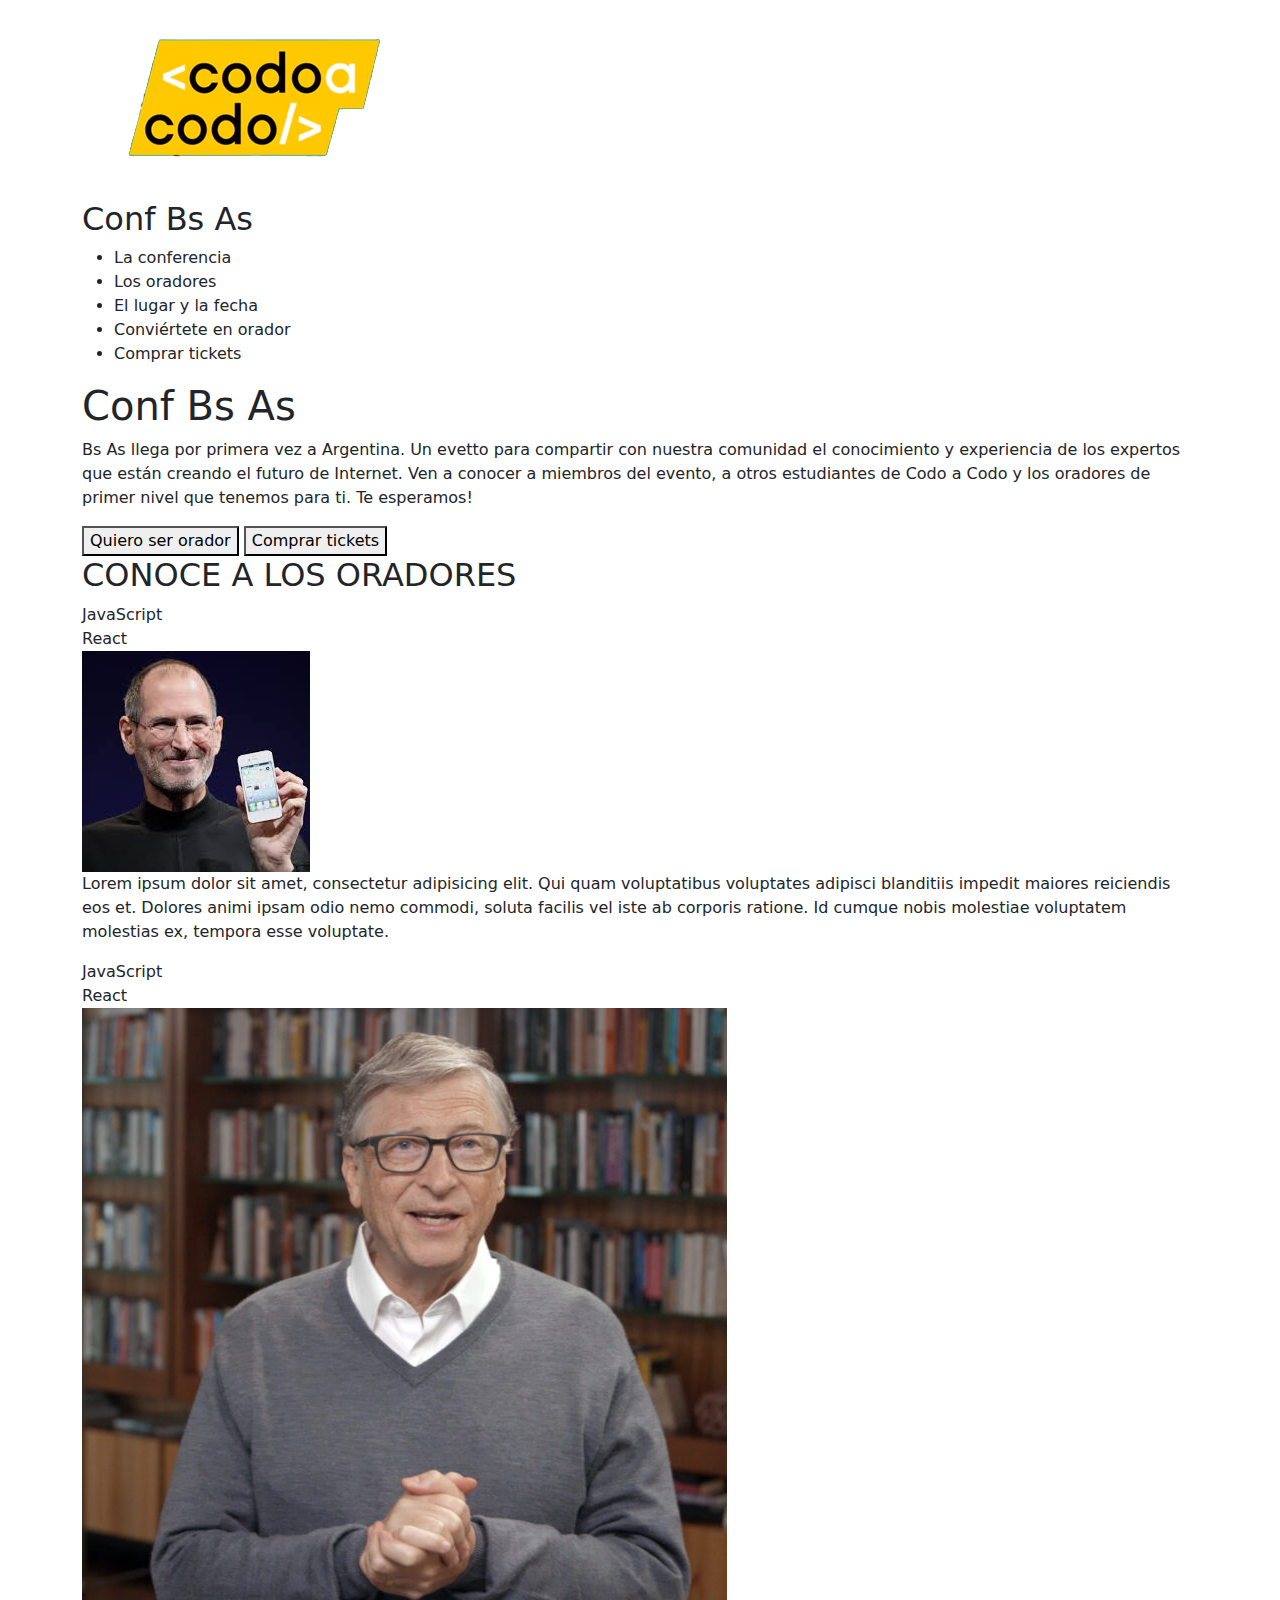
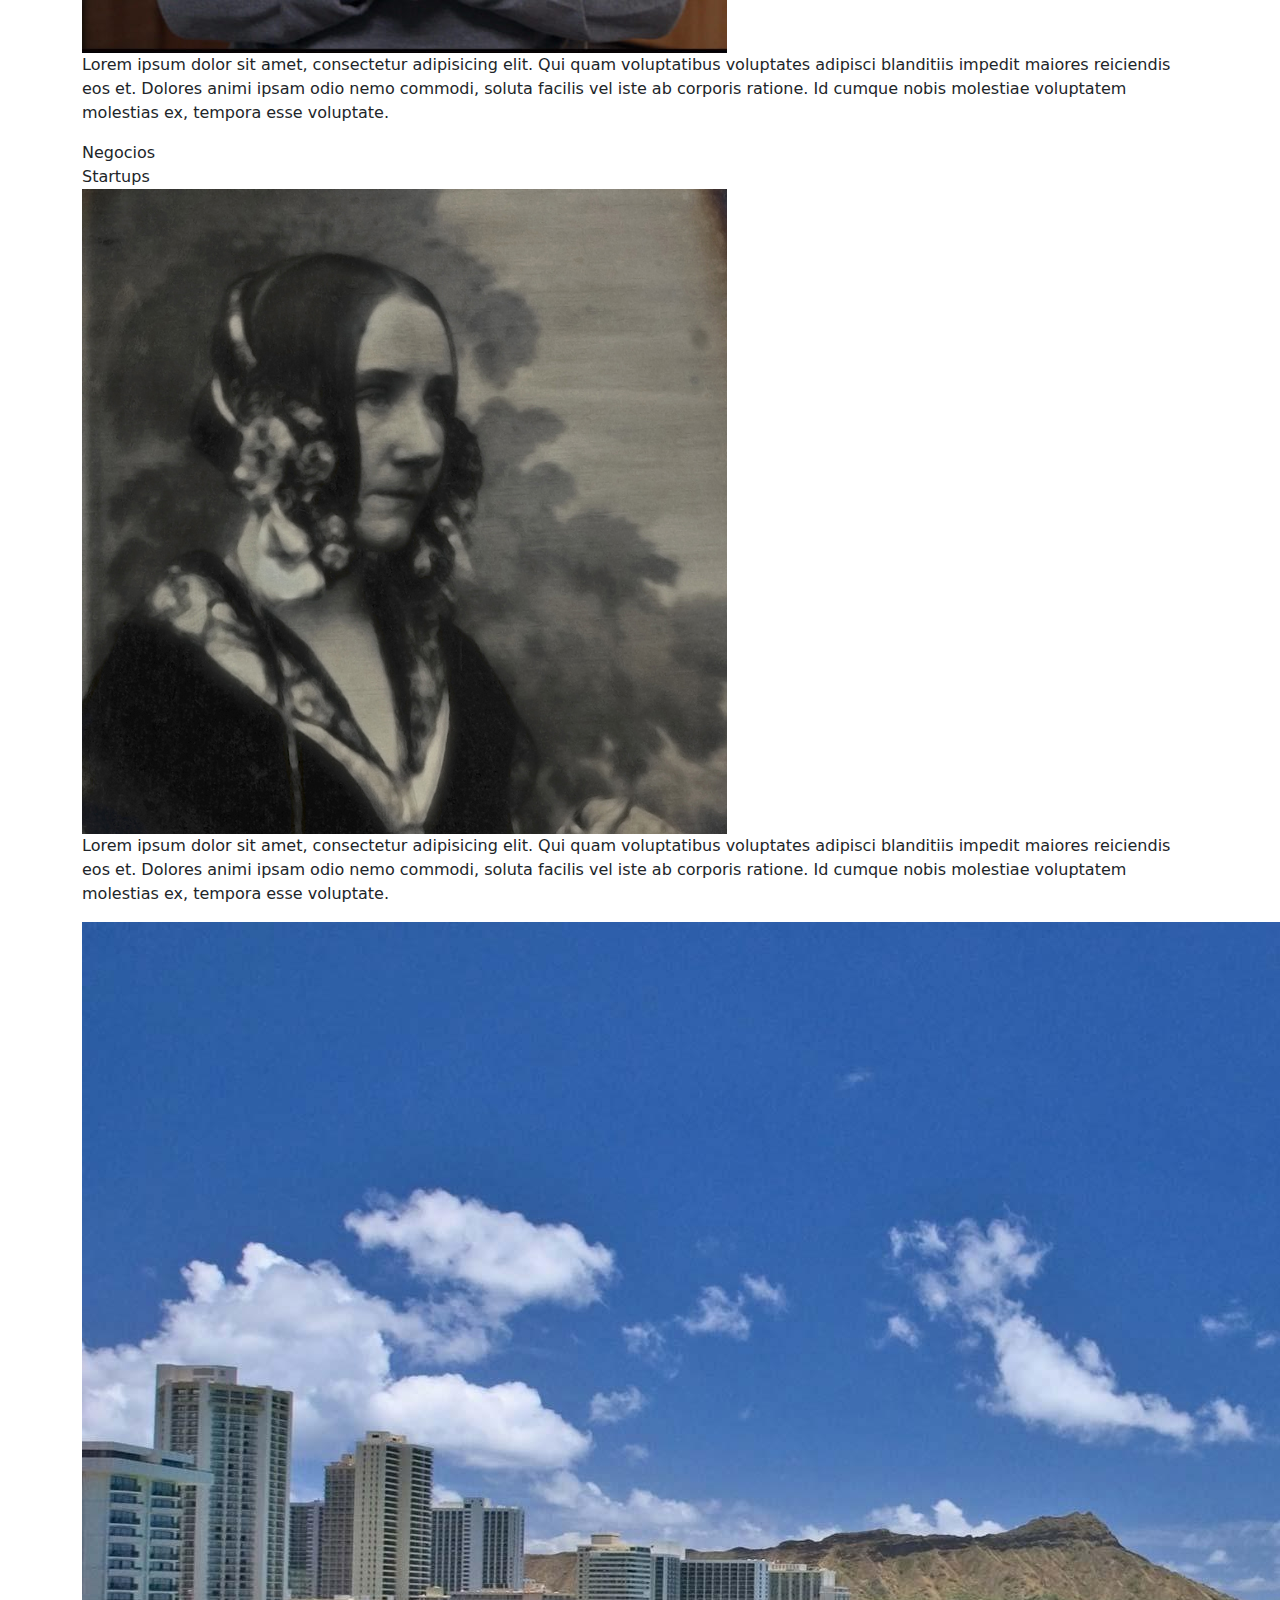
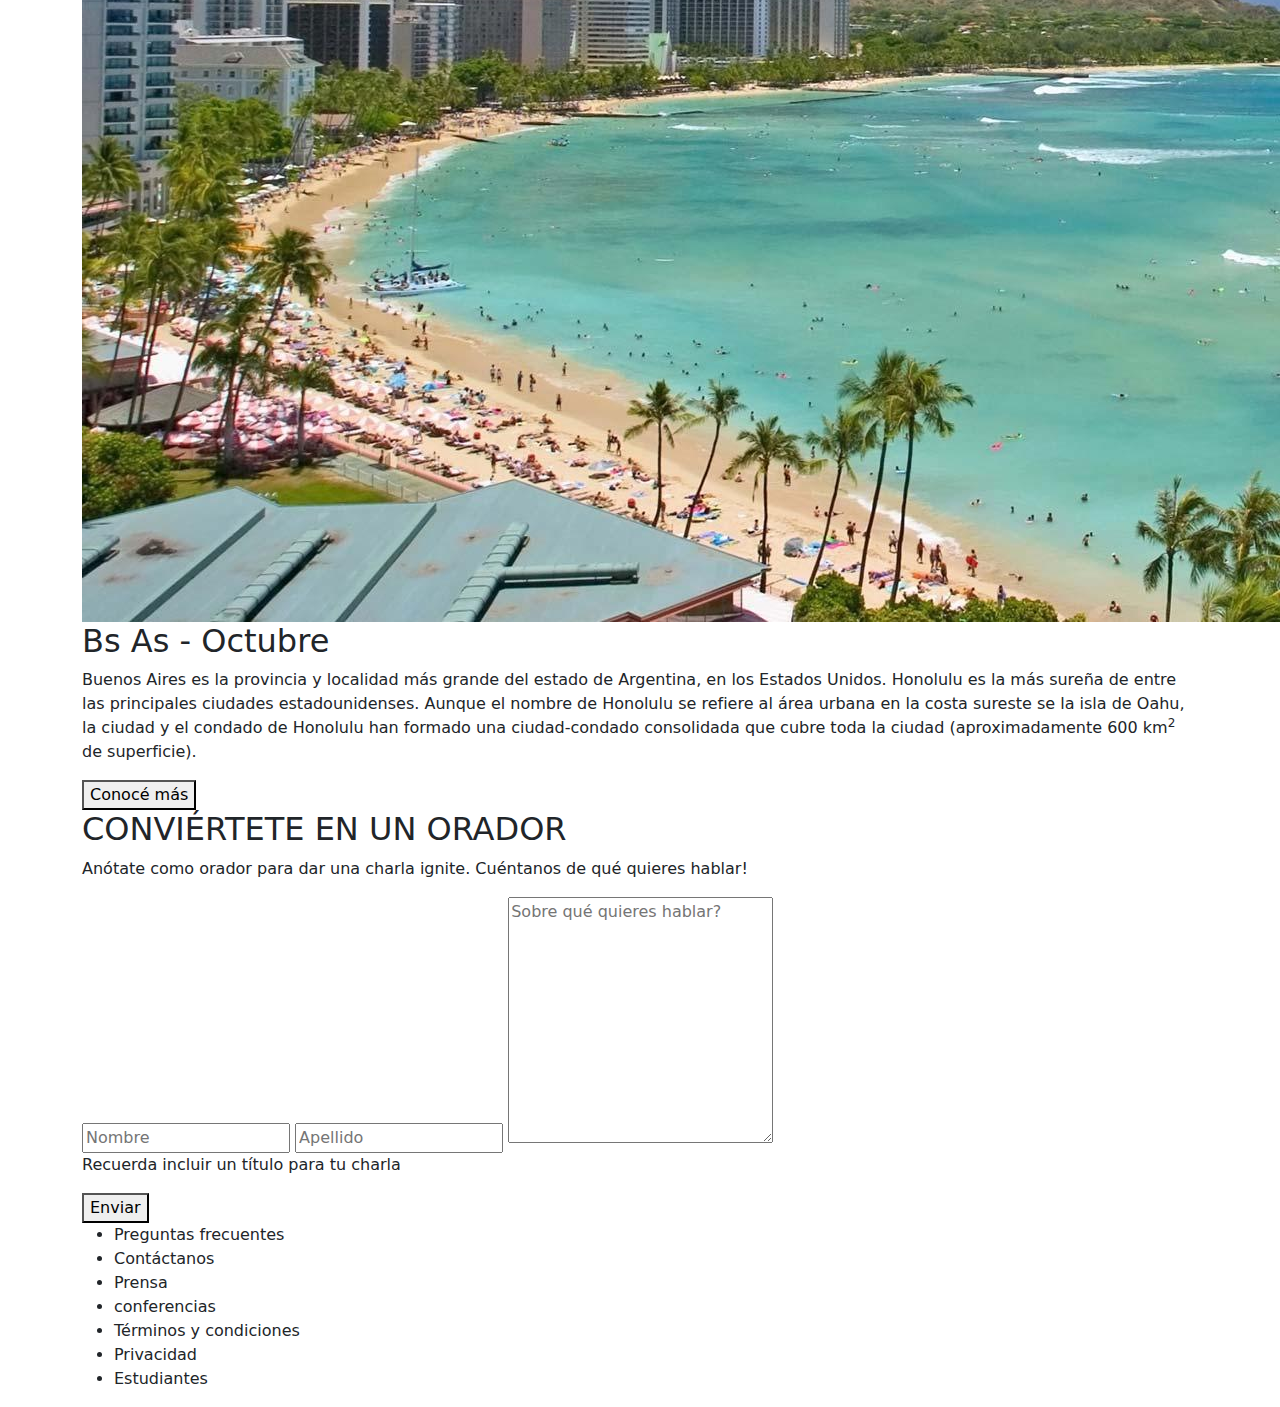
==== index.html @ ce18cb81 "Primer subida de archivos" ====
<!DOCTYPE html>
<html lang="es">
<head>
    <meta charset="UTF-8">
    <meta http-equiv="X-UA-Compatible" content="IE=edge">
    <meta name="viewport" content="width=device-width, initial-scale=1.0">
    <title>Conferencia Bs As</title>
    <link rel="shortcut icon" href="./images/codoacodo.png" type="image/x-icon">
    <!-- CSS -->
    <link rel="stylesheet" href="style.css">
    <link rel="stylesheet" href="bootstrap.min.css">
</head>
<body>
    <nav class="container">
        <div class="nav-logo">
            <img src="./images/codoacodo.png" alt="logo codo a codo">
            <h2>Conf Bs As</h2>
        </div>
        <div class="nav-menu">
            <ul>
                <li>La conferencia</li>
                <li>Los oradores</li>
                <li>El lugar y la fecha</li>
                <li>Conviértete en orador</li>
                <li>Comprar tickets</li>
            </ul>
        </div>
    </nav>
    <main class="container">
        <h1>Conf Bs As</h1>
        <p>Bs As llega por primera vez a Argentina. Un evetto para compartir con nuestra comunidad el conocimiento y experiencia de los expertos que están creando el futuro de Internet. Ven a conocer a miembros del evento, a otros estudiantes de Codo a Codo y los oradores de primer nivel que tenemos para ti. Te esperamos!</p>
        <button>Quiero ser orador</button>
        <button>Comprar tickets</button>
    </main>
    <article class="container">
        <h2>CONOCE A LOS ORADORES</h2>
        <section>
            <div class="tag">JavaScript</div>
            <div class="tag">React</div>
            <img src="./images/steve.jpg" alt="Steve Jobs">
            <p>Lorem ipsum dolor sit amet, consectetur adipisicing elit. Qui quam voluptatibus voluptates adipisci blanditiis impedit maiores reiciendis eos et. Dolores animi ipsam odio nemo commodi, soluta facilis vel iste ab corporis ratione. Id cumque nobis molestiae voluptatem molestias ex, tempora esse voluptate.
            </p>
        </section>
        <section>
            <div class="tag">JavaScript</div>
            <div class="tag">React</div>
            <img src="./images/bill.jpg" alt="Bill Gates">
            <p>Lorem ipsum dolor sit amet, consectetur adipisicing elit. Qui quam voluptatibus voluptates adipisci blanditiis impedit maiores reiciendis eos et. Dolores animi ipsam odio nemo commodi, soluta facilis vel iste ab corporis ratione. Id cumque nobis molestiae voluptatem molestias ex, tempora esse voluptate.
            </p>
        </section>
        <section>
            <div class="tag">Negocios</div>
            <div class="tag">Startups</div>
            <img src="./images/ada.jpeg" alt="Ada Lovelace">
            <p>Lorem ipsum dolor sit amet, consectetur adipisicing elit. Qui quam voluptatibus voluptates adipisci blanditiis impedit maiores reiciendis eos et. Dolores animi ipsam odio nemo commodi, soluta facilis vel iste ab corporis ratione. Id cumque nobis molestiae voluptatem molestias ex, tempora esse voluptate.
            </p>
        </section>
    </article>
    <article class="container">
        <img src="./images/honolulu.jpg" alt="imagen playa">
        <section>
            <h2>Bs As - Octubre</h2>
            <p>Buenos Aires es la provincia y localidad más grande del estado de Argentina, en los Estados Unidos. Honolulu es la más sureña de entre las principales ciudades estadounidenses. Aunque el nombre de Honolulu se refiere al área urbana en la costa sureste se la isla de Oahu, la ciudad y el condado de Honolulu han formado una ciudad-condado consolidada que cubre toda la ciudad (aproximadamente 600 km<sup>2</sup> de superficie).</p>
            <button>Conocé más</button>
        </section>
    </article>
    <div class="contact_form container">
        <h2>CONVIÉRTETE EN UN ORADOR</h2>
        <p>Anótate como orador para dar una <span>charla ignite</span>. Cuéntanos de qué quieres hablar!</p>
        <form >
            <input type="text" name="name" placeholder="Nombre">
            <input type="text" name="surname" placeholder="Apellido">
            <textarea name="comment" cols="30" rows="10" placeholder="Sobre qué quieres hablar?"></textarea>
            <p>Recuerda incluir un título para tu charla</p>
            <button type="submit">Enviar</button>
        </form>
    </div class="contact_form">
    <footer class="container">
        <ul>
            <li>Preguntas frecuentes</li>
            <li>Contáctanos</li>
            <li>Prensa</li>
            <li>conferencias</li>
            <li>Términos y condiciones</li>
            <li>Privacidad</li>
            <li>Estudiantes</li>
        </ul>
    </footer>
    <script src="./bootstrap.bundle.min.js"></script>
</body>
</html>
---- style.css ----
@import url('https://fonts.googleapis.com/css2?family=Roboto:wght@100;300;400;500;700;900&display=swap');

:root{
    --color-green: #29A744;
    --color-light-green: #96C93E;
    --color-dark--green: #348E48;
    --color-grey: #353A40;
    --color-light-grey: #9A8D7A;
    --color-blue: #1D465C;
    --color-white: #FFFFF3;
    --color-yellow: #FEC106;
    --color-cyan: #17A2B9;
    --color-red: #DC3546;
}

body{
    font-family: 'Roboto', sans-serif;
}

.texto-blanco{
    color: var(--color-white);
}
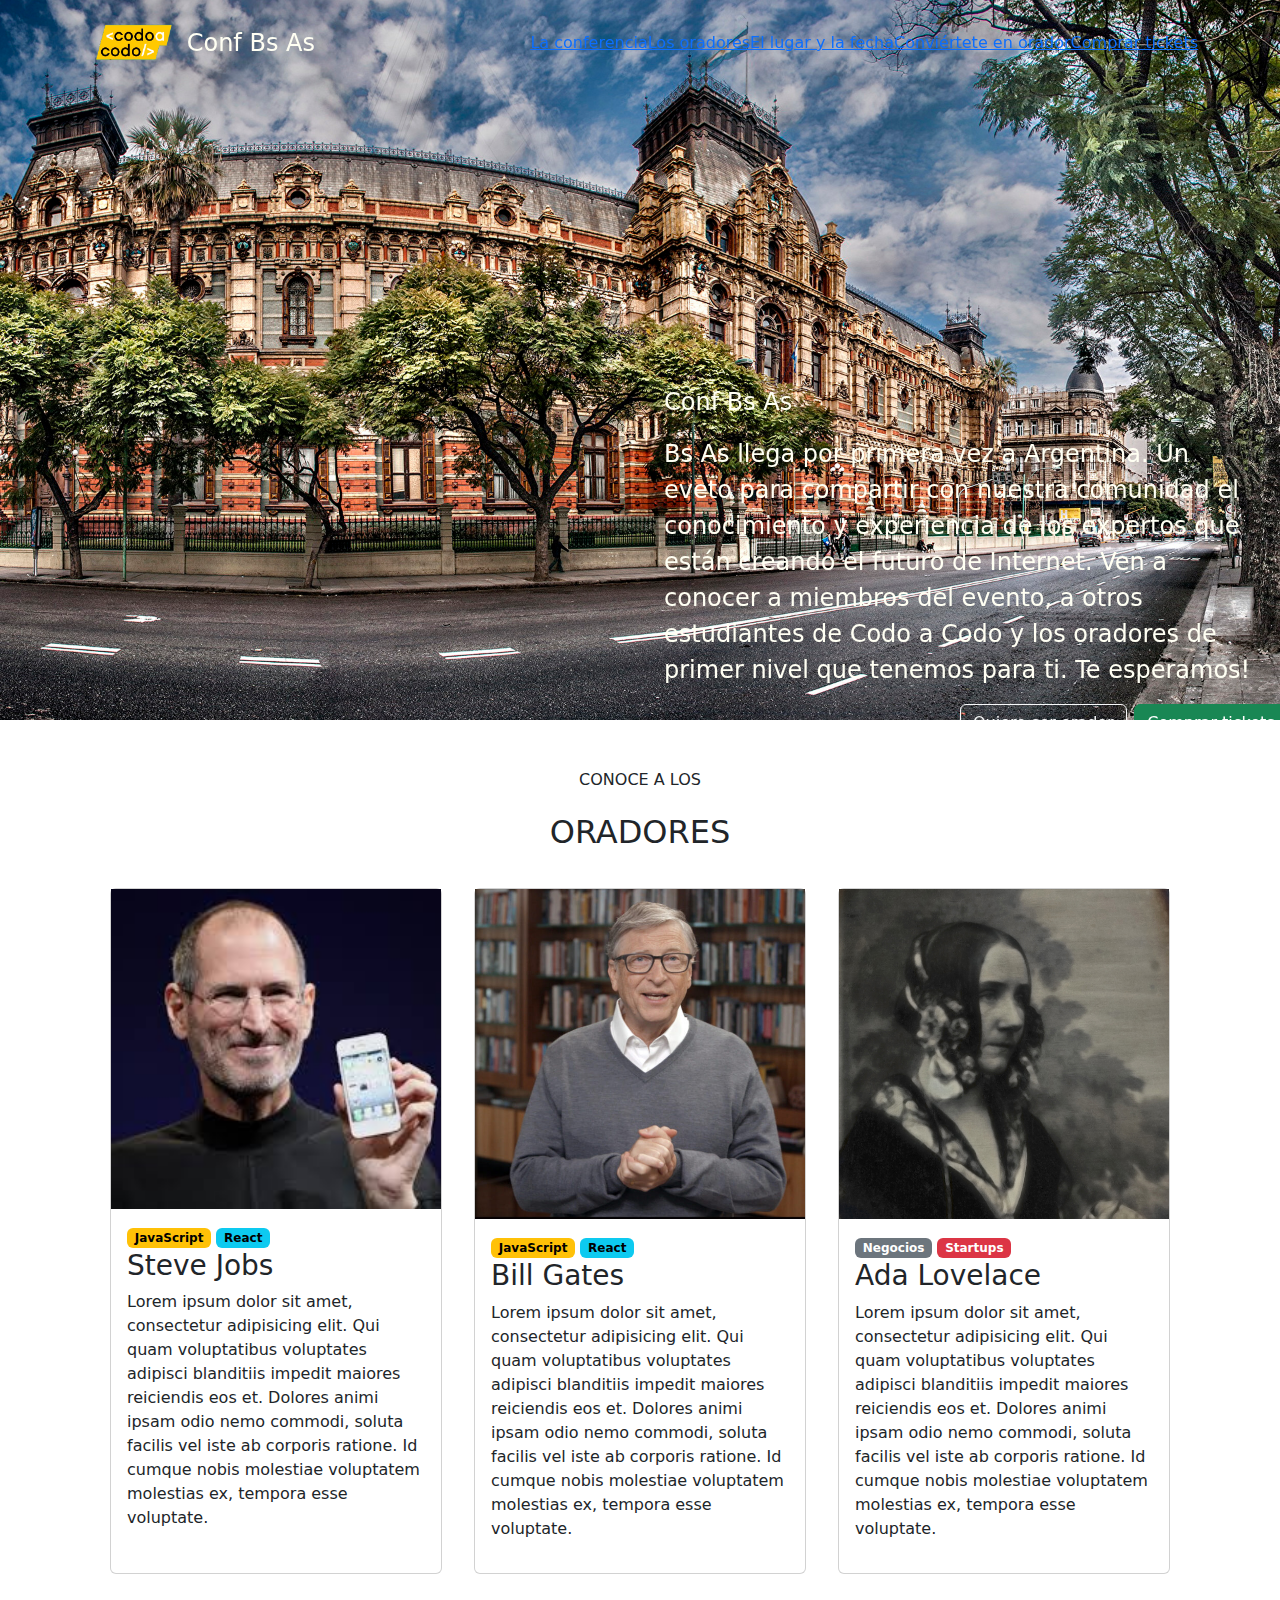
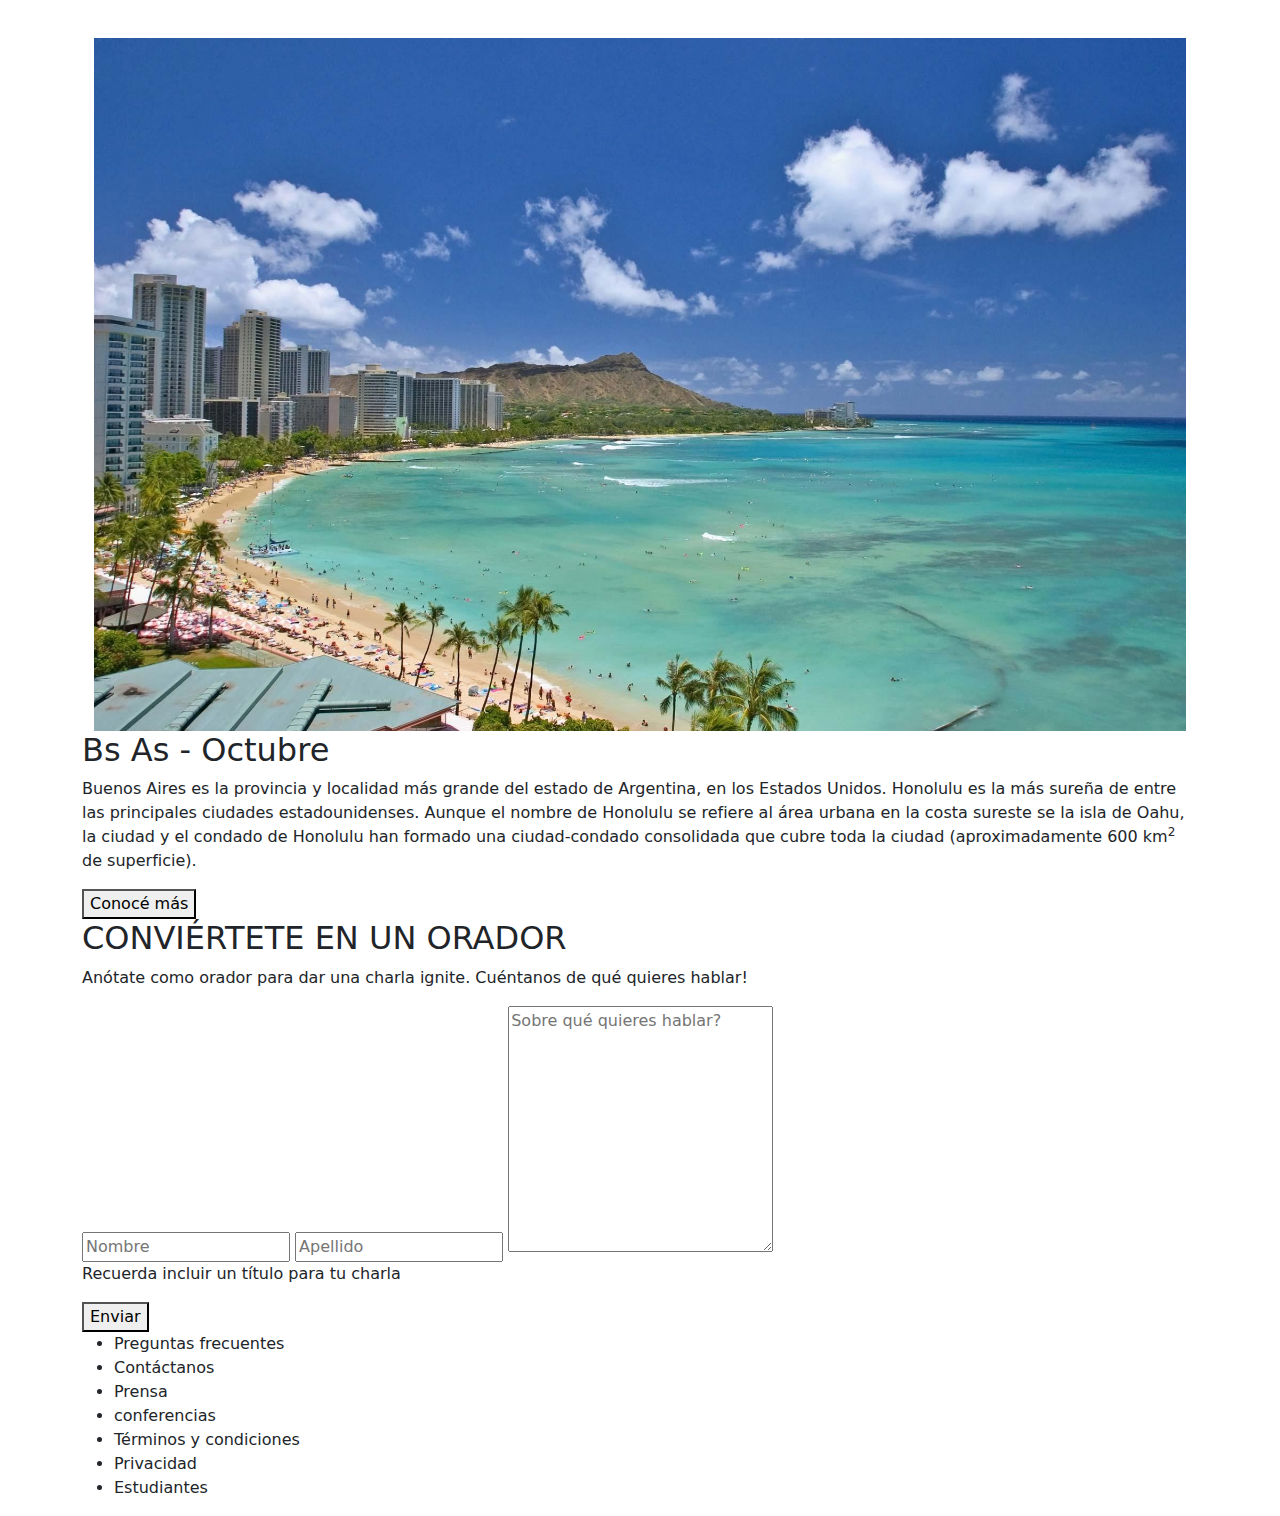
==== commit b1a68472: "Se dio estilo a las cards oradores" ====
--- a/index.html
+++ b/index.html
@@ -1,91 +1,171 @@
 <!DOCTYPE html>
 <html lang="es">
+
 <head>
-    <meta charset="UTF-8">
-    <meta http-equiv="X-UA-Compatible" content="IE=edge">
-    <meta name="viewport" content="width=device-width, initial-scale=1.0">
-    <title>Conferencia Bs As</title>
-    <link rel="shortcut icon" href="./images/codoacodo.png" type="image/x-icon">
-    <!-- CSS -->
-    <link rel="stylesheet" href="style.css">
-    <link rel="stylesheet" href="bootstrap.min.css">
+  <meta charset="UTF-8">
+  <meta http-equiv="X-UA-Compatible" content="IE=edge">
+  <meta name="viewport" content="width=device-width, initial-scale=1.0">
+  <title>Conferencia Bs As</title>
+  <link rel="shortcut icon" href="./images/codoacodo.png" type="image/x-icon">
+  <!-- CSS -->
+  <link rel="stylesheet" href="style.css">
+  <link rel="stylesheet" href="bootstrap.min.css">
 </head>
+
 <body>
-    <nav class="container">
-        <div class="nav-logo">
-            <img src="./images/codoacodo.png" alt="logo codo a codo">
-            <h2>Conf Bs As</h2>
+  <!-- Header y nav -->
+  <header class="conteiner-fluid">
+    <nav class="navbar navbar-expand-lg fondo-gris position-fixed z-2 w-100">
+      <div class="container">
+        <a class="navbar-brand d-flex align-items-center" href="#">
+          <img src="./images/codoacodo.png" alt="logo codo a codo" height="60px">
+          <h2 class="texto-blanco fs-4 m-0">Conf Bs As</h2>
+        </a>
+        <button class="navbar-toggler" type="button" data-bs-toggle="collapse" data-bs-target="#navbarSupportedContent"
+          aria-controls="navbarSupportedContent" aria-expanded="false" aria-label="Toggle navigation">
+          <span class="navbar-toggler-icon"></span>
+        </button>
+        <div class="collapse navbar-collapse" id="navbarSupportedContent">
+          <ul class="navbar-nav ms-auto mb-2 mb-lg-0 d-flex align-items-xl-center align-items-md-start">
+            <li class="nav-item">
+              <a class="texto-gris" href="#">La conferencia</a>
+            </li>
+            <li class="nav-item">
+              <a class="texto-gris" href="#">Los oradores</a>
+            </li>
+            <li class="nav-item">
+              <a class="texto-gris" href="#">El lugar y la fecha</a>
+            </li>
+            <li class="nav-item">
+              <a class="texto-gris" href="#">Conviértete en orador</a>
+            </li>
+            <li class="nav-item">
+              <a class="texto-gris texto-verde" href="#">Comprar tickets</a>
+            </li>
+          </ul>
         </div>
-        <div class="nav-menu">
-            <ul>
-                <li>La conferencia</li>
-                <li>Los oradores</li>
-                <li>El lugar y la fecha</li>
-                <li>Conviértete en orador</li>
-                <li>Comprar tickets</li>
-            </ul>
+      </div>
+    </nav>
+  </header>
+
+  <!-- Carrusel de imágenes -->
+  <div id="carouselExampleAutoplaying" class="carousel slide" data-bs-ride="carousel">
+    <div class="carousel-inner contenedor-carousel">
+      <div class="texto-blanco position-absolute z-1 top-50 start-50 fw-medium fs-4 p-4">
+        <p>Conf Bs As</p>
+        <p>Bs As llega por primera vez a Argentina. Un eveto para compartir con nuestra comunidad el conocimiento y
+          experiencia de los expertos que están creando el futuro de Internet. Ven a conocer a miembros del evento, a
+          otros estudiantes de Codo a Codo y los oradores de primer nivel que tenemos para ti. Te esperamos!</p>
+        <div class="botones position-relative start-50">
+          <button class="btn btn-outline-light">Quiero ser orador</button>
+          <button class="btn btn-success">Comprar tickets</button>
         </div>
-    </nav>
-    <main class="container">
-        <h1>Conf Bs As</h1>
-        <p>Bs As llega por primera vez a Argentina. Un evetto para compartir con nuestra comunidad el conocimiento y experiencia de los expertos que están creando el futuro de Internet. Ven a conocer a miembros del evento, a otros estudiantes de Codo a Codo y los oradores de primer nivel que tenemos para ti. Te esperamos!</p>
-        <button>Quiero ser orador</button>
-        <button>Comprar tickets</button>
-    </main>
-    <article class="container">
-        <h2>CONOCE A LOS ORADORES</h2>
-        <section>
-            <div class="tag">JavaScript</div>
-            <div class="tag">React</div>
-            <img src="./images/steve.jpg" alt="Steve Jobs">
-            <p>Lorem ipsum dolor sit amet, consectetur adipisicing elit. Qui quam voluptatibus voluptates adipisci blanditiis impedit maiores reiciendis eos et. Dolores animi ipsam odio nemo commodi, soluta facilis vel iste ab corporis ratione. Id cumque nobis molestiae voluptatem molestias ex, tempora esse voluptate.
-            </p>
-        </section>
-        <section>
-            <div class="tag">JavaScript</div>
-            <div class="tag">React</div>
-            <img src="./images/bill.jpg" alt="Bill Gates">
-            <p>Lorem ipsum dolor sit amet, consectetur adipisicing elit. Qui quam voluptatibus voluptates adipisci blanditiis impedit maiores reiciendis eos et. Dolores animi ipsam odio nemo commodi, soluta facilis vel iste ab corporis ratione. Id cumque nobis molestiae voluptatem molestias ex, tempora esse voluptate.
-            </p>
-        </section>
-        <section>
-            <div class="tag">Negocios</div>
-            <div class="tag">Startups</div>
-            <img src="./images/ada.jpeg" alt="Ada Lovelace">
-            <p>Lorem ipsum dolor sit amet, consectetur adipisicing elit. Qui quam voluptatibus voluptates adipisci blanditiis impedit maiores reiciendis eos et. Dolores animi ipsam odio nemo commodi, soluta facilis vel iste ab corporis ratione. Id cumque nobis molestiae voluptatem molestias ex, tempora esse voluptate.
-            </p>
-        </section>
-    </article>
-    <article class="container">
-        <img src="./images/honolulu.jpg" alt="imagen playa">
-        <section>
-            <h2>Bs As - Octubre</h2>
-            <p>Buenos Aires es la provincia y localidad más grande del estado de Argentina, en los Estados Unidos. Honolulu es la más sureña de entre las principales ciudades estadounidenses. Aunque el nombre de Honolulu se refiere al área urbana en la costa sureste se la isla de Oahu, la ciudad y el condado de Honolulu han formado una ciudad-condado consolidada que cubre toda la ciudad (aproximadamente 600 km<sup>2</sup> de superficie).</p>
-            <button>Conocé más</button>
-        </section>
-    </article>
-    <div class="contact_form container">
-        <h2>CONVIÉRTETE EN UN ORADOR</h2>
-        <p>Anótate como orador para dar una <span>charla ignite</span>. Cuéntanos de qué quieres hablar!</p>
-        <form >
-            <input type="text" name="name" placeholder="Nombre">
-            <input type="text" name="surname" placeholder="Apellido">
-            <textarea name="comment" cols="30" rows="10" placeholder="Sobre qué quieres hablar?"></textarea>
-            <p>Recuerda incluir un título para tu charla</p>
-            <button type="submit">Enviar</button>
-        </form>
-    </div class="contact_form">
-    <footer class="container">
-        <ul>
-            <li>Preguntas frecuentes</li>
-            <li>Contáctanos</li>
-            <li>Prensa</li>
-            <li>conferencias</li>
-            <li>Términos y condiciones</li>
-            <li>Privacidad</li>
-            <li>Estudiantes</li>
-        </ul>
-    </footer>
-    <script src="./bootstrap.bundle.min.js"></script>
+      </div>
+      <div class="carousel-item active contenedor-carousel-img">
+        <img src="./images/ba1.jpg" class="d-block w-100" alt="Buenos Aires 1">
+      </div>
+      <div class="carousel-item contenedor-carousel-img">
+        <img src="./images/ba2.jpg" class="d-block w-100" alt="Buenos Aires 2">
+      </div>
+      <div class="carousel-item contenedor-carousel-img">
+        <img src="./images/ba3.jpg" class="d-block w-100" alt="Buenos Aires 3">
+      </div>
+    </div>
+    <button class="carousel-control-prev" type="button" data-bs-target="#carouselExampleAutoplaying"
+      data-bs-slide="prev">
+      <span class="carousel-control-prev-icon" aria-hidden="true"></span>
+      <span class="visually-hidden">Previous</span>
+    </button>
+    <button class="carousel-control-next" type="button" data-bs-target="#carouselExampleAutoplaying"
+      data-bs-slide="next">
+      <span class="carousel-control-next-icon" aria-hidden="true"></span>
+      <span class="visually-hidden">Next</span>
+    </button>
+  </div>
+
+  <!-- Sección oradores -->
+  <article class="container my-5">
+    <p class="text-center">CONOCE A LOS</p>
+    <p class="text-center fs-2">ORADORES</p>
+    <div class="container d-flex justify-content-between">
+      <div class="card m-3">
+        <img src="./images/steve.jpg" alt="Steve Jobs">
+        <div class="card-body">
+          <div class="badge text-bg-warning">JavaScript</div>
+          <div class="badge text-bg-info">React</div>
+          <h3>Steve Jobs</h3>
+          <p>Lorem ipsum dolor sit amet, consectetur adipisicing elit. Qui quam voluptatibus voluptates adipisci
+            blanditiis
+            impedit maiores reiciendis eos et. Dolores animi ipsam odio nemo commodi, soluta facilis vel iste ab
+            corporis
+            ratione. Id cumque nobis molestiae voluptatem molestias ex, tempora esse voluptate.
+          </p>
+        </div>
+      </div>
+      <div class="card m-3">
+        <img src="./images/bill.jpg" alt="Bill Gates">
+        <div class="card-body">
+          <div class="badge text-bg-warning">JavaScript</div>
+          <div class="badge text-bg-info">React</div>
+          <h3>Bill Gates</h3>
+          <p>Lorem ipsum dolor sit amet, consectetur adipisicing elit. Qui quam voluptatibus voluptates adipisci
+            blanditiis
+            impedit maiores reiciendis eos et. Dolores animi ipsam odio nemo commodi, soluta facilis vel iste ab
+            corporis
+            ratione. Id cumque nobis molestiae voluptatem molestias ex, tempora esse voluptate.
+          </p>
+        </div>
+      </div>
+      <div class="card m-3">
+        <img src="./images/ada.jpeg" alt="Ada Lovelace">
+        <div class="card-body">
+          <div class="badge text-bg-secondary">Negocios</div>
+          <div class="badge text-bg-danger">Startups</div>
+          <h3>Ada Lovelace</h3>
+          <p>Lorem ipsum dolor sit amet, consectetur adipisicing elit. Qui quam voluptatibus voluptates adipisci
+            blanditiis
+            impedit maiores reiciendis eos et. Dolores animi ipsam odio nemo commodi, soluta facilis vel iste ab
+            corporis
+            ratione. Id cumque nobis molestiae voluptatem molestias ex, tempora esse voluptate.
+          </p>
+        </div>
+      </div>
+    </div>
+  </article>
+  <article class="container">
+    <img src="./images/honolulu.jpg" alt="imagen playa" class="container">
+    <section>
+      <h2>Bs As - Octubre</h2>
+      <p>Buenos Aires es la provincia y localidad más grande del estado de Argentina, en los Estados Unidos. Honolulu es
+        la más sureña de entre las principales ciudades estadounidenses. Aunque el nombre de Honolulu se refiere al área
+        urbana en la costa sureste se la isla de Oahu, la ciudad y el condado de Honolulu han formado una ciudad-condado
+        consolidada que cubre toda la ciudad (aproximadamente 600 km<sup>2</sup> de superficie).</p>
+      <button>Conocé más</button>
+    </section>
+  </article>
+  <div class="contact_form container">
+    <h2>CONVIÉRTETE EN UN ORADOR</h2>
+    <p>Anótate como orador para dar una <span>charla ignite</span>. Cuéntanos de qué quieres hablar!</p>
+    <form>
+      <input type="text" name="name" placeholder="Nombre">
+      <input type="text" name="surname" placeholder="Apellido">
+      <textarea name="comment" cols="30" rows="10" placeholder="Sobre qué quieres hablar?"></textarea>
+      <p>Recuerda incluir un título para tu charla</p>
+      <button type="submit">Enviar</button>
+    </form>
+  </div class="contact_form">
+  <footer class="container">
+    <ul>
+      <li>Preguntas frecuentes</li>
+      <li>Contáctanos</li>
+      <li>Prensa</li>
+      <li>conferencias</li>
+      <li>Términos y condiciones</li>
+      <li>Privacidad</li>
+      <li>Estudiantes</li>
+    </ul>
+  </footer>
+  <script src="./bootstrap.bundle.min.js"></script>
 </body>
+
 </html>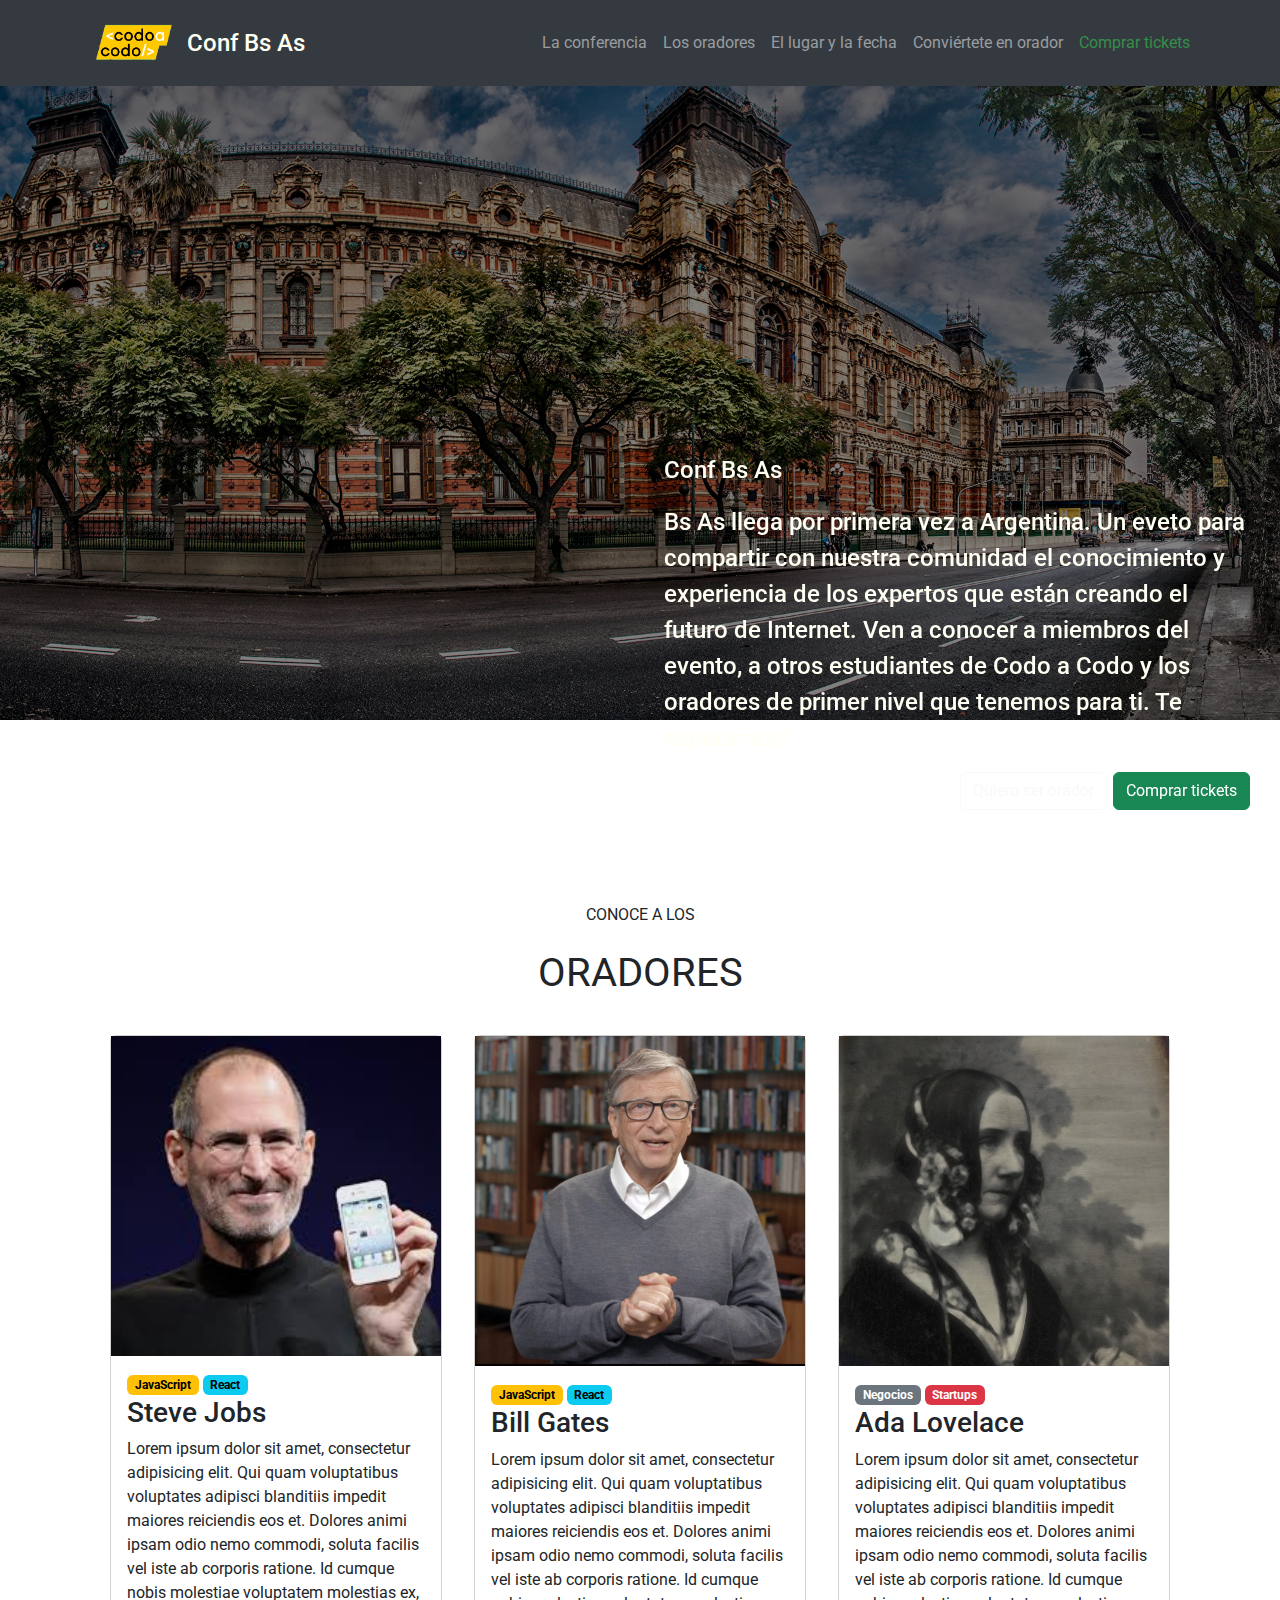
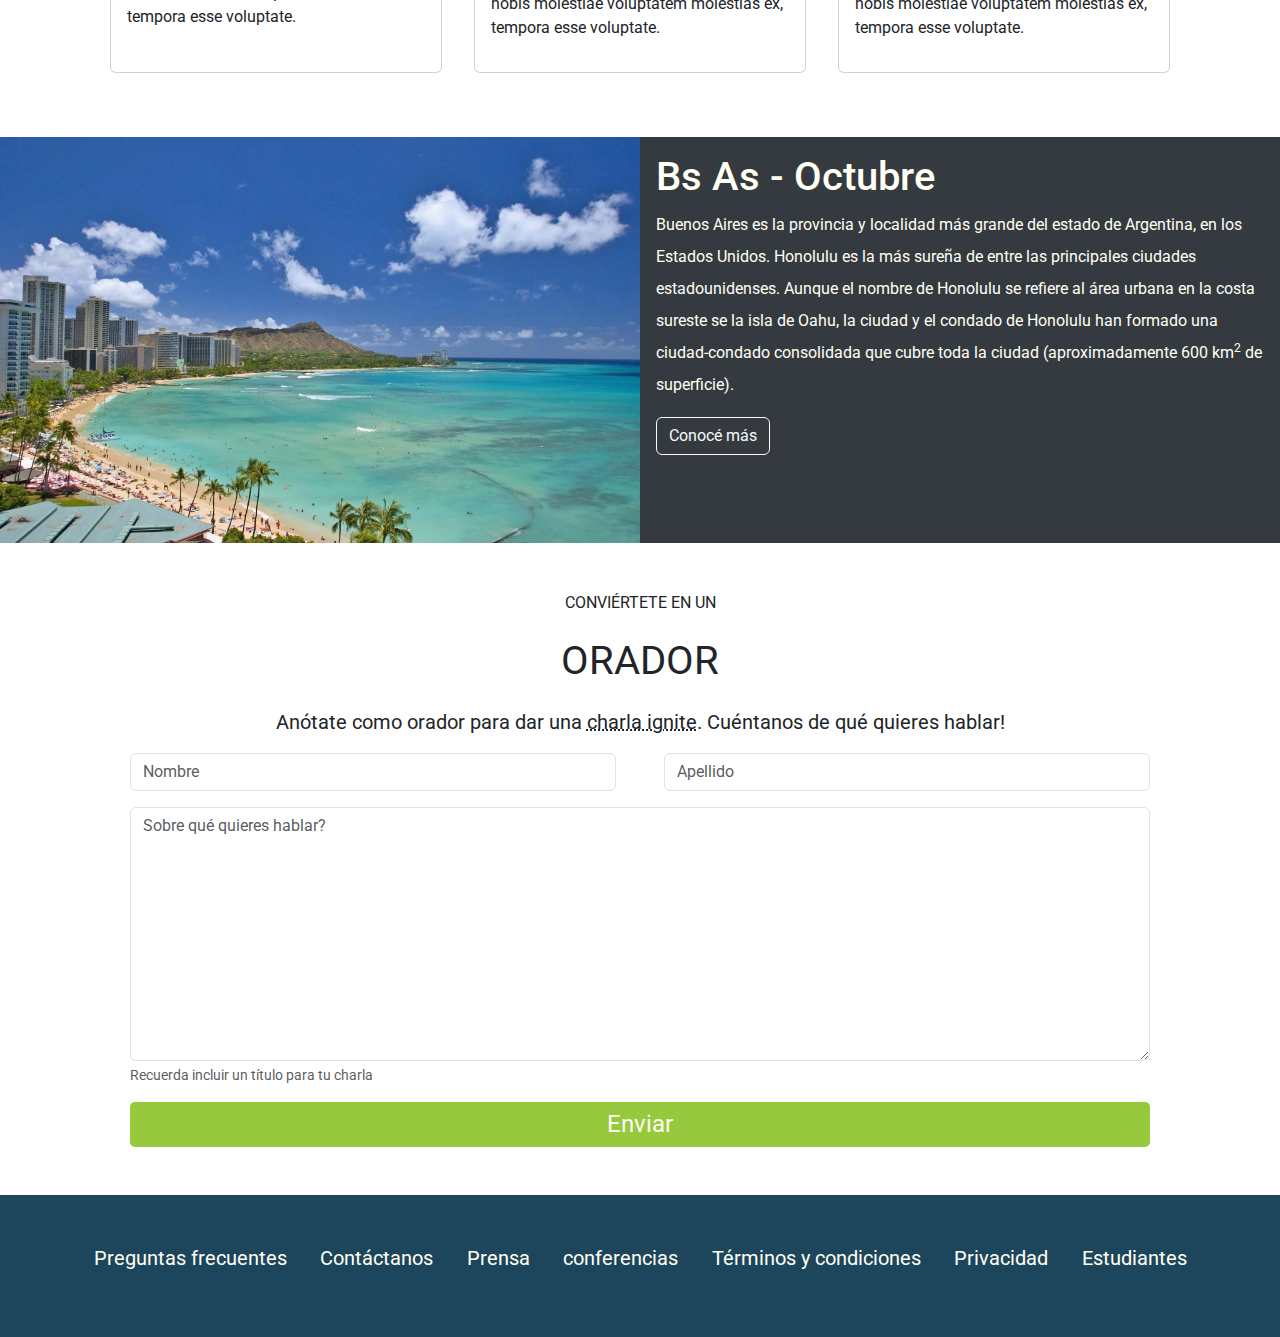
==== commit feeb2d9d: "Se terminó de aplicar estilo a la versión Desktop" ====
--- a/index.html
+++ b/index.html
@@ -49,7 +49,7 @@
   </header>
 
   <!-- Carrusel de imágenes -->
-  <div id="carouselExampleAutoplaying" class="carousel slide" data-bs-ride="carousel">
+  <div id="carouselExampleSlidesOnly" class="carousel slide" data-bs-ride="carousel">
     <div class="carousel-inner contenedor-carousel">
       <div class="texto-blanco position-absolute z-1 top-50 start-50 fw-medium fs-4 p-4">
         <p>Conf Bs As</p>
@@ -71,22 +71,12 @@
         <img src="./images/ba3.jpg" class="d-block w-100" alt="Buenos Aires 3">
       </div>
     </div>
-    <button class="carousel-control-prev" type="button" data-bs-target="#carouselExampleAutoplaying"
-      data-bs-slide="prev">
-      <span class="carousel-control-prev-icon" aria-hidden="true"></span>
-      <span class="visually-hidden">Previous</span>
-    </button>
-    <button class="carousel-control-next" type="button" data-bs-target="#carouselExampleAutoplaying"
-      data-bs-slide="next">
-      <span class="carousel-control-next-icon" aria-hidden="true"></span>
-      <span class="visually-hidden">Next</span>
-    </button>
   </div>
 
   <!-- Sección oradores -->
   <article class="container my-5">
     <p class="text-center">CONOCE A LOS</p>
-    <p class="text-center fs-2">ORADORES</p>
+    <p class="text-center fs-1">ORADORES</p>
     <div class="container d-flex justify-content-between">
       <div class="card m-3">
         <img src="./images/steve.jpg" alt="Steve Jobs">
@@ -132,37 +122,59 @@
       </div>
     </div>
   </article>
-  <article class="container">
-    <img src="./images/honolulu.jpg" alt="imagen playa" class="container">
-    <section>
-      <h2>Bs As - Octubre</h2>
-      <p>Buenos Aires es la provincia y localidad más grande del estado de Argentina, en los Estados Unidos. Honolulu es
-        la más sureña de entre las principales ciudades estadounidenses. Aunque el nombre de Honolulu se refiere al área
-        urbana en la costa sureste se la isla de Oahu, la ciudad y el condado de Honolulu han formado una ciudad-condado
-        consolidada que cubre toda la ciudad (aproximadamente 600 km<sup>2</sup> de superficie).</p>
-      <button>Conocé más</button>
+
+  <!-- Imágen y mensaje -->
+  <article class="container-fluid">
+    <section class="row">
+      <img src="./images/honolulu.jpg" alt="imagen playa" class="col-6 p-0">
+      <div class="col-6 fondo-gris texto-blanco p-3">
+        <h2 class="fs-1">Bs As - Octubre</h2>
+        <p class="fs-6 lh-lg">Buenos Aires es la provincia y localidad más grande del estado de Argentina, en los
+          Estados Unidos. Honolulu es
+          la más sureña de entre las principales ciudades estadounidenses. Aunque el nombre de Honolulu se refiere al
+          área
+          urbana en la costa sureste se la isla de Oahu, la ciudad y el condado de Honolulu han formado una
+          ciudad-condado
+          consolidada que cubre toda la ciudad (aproximadamente 600 km<sup>2</sup> de superficie).</p>
+        <button class="btn btn-outline-light">Conocé más</button>
+      </div>
     </section>
   </article>
-  <div class="contact_form container">
-    <h2>CONVIÉRTETE EN UN ORADOR</h2>
-    <p>Anótate como orador para dar una <span>charla ignite</span>. Cuéntanos de qué quieres hablar!</p>
+
+  <!-- Formulario -->
+  <div class="contact_form container my-5">
+    <p class="text-center">CONVIÉRTETE EN UN</p>
+    <p class="text-center fs-1">ORADOR</p>
+    <p class="text-center fs-5">Anótate como orador para dar una <span class="subrayado-punteado">charla ignite</span>.
+      Cuéntanos de qué quieres hablar!</p>
     <form>
-      <input type="text" name="name" placeholder="Nombre">
-      <input type="text" name="surname" placeholder="Apellido">
-      <textarea name="comment" cols="30" rows="10" placeholder="Sobre qué quieres hablar?"></textarea>
-      <p>Recuerda incluir un título para tu charla</p>
-      <button type="submit">Enviar</button>
+      <div class="row mx-5 my-3">
+        <input type="text" name="name" placeholder="Nombre" class="form-control col me-5">
+        <input type="text" name="surname" placeholder="Apellido" class="form-control col">
+      </div>
+      <div class="row mx-5">
+        <textarea name="comment" cols="30" rows="10" placeholder="Sobre qué quieres hablar?"
+          class="form-control"></textarea>
+      </div>
+      <div class="col mx-5">
+        <p class="form-text">Recuerda incluir un título para tu charla</p>
+      </div>
+      <div class="row mx-5">
+        <button type="submit" class="boton-enviar texto-blanco fs-4">Enviar</button>
+      </div>
     </form>
   </div class="contact_form">
-  <footer class="container">
-    <ul>
-      <li>Preguntas frecuentes</li>
-      <li>Contáctanos</li>
-      <li>Prensa</li>
-      <li>conferencias</li>
-      <li>Términos y condiciones</li>
-      <li>Privacidad</li>
-      <li>Estudiantes</li>
+
+  <!-- Footer -->
+  <footer class="container-fluid fondo-azul py-5">
+    <ul class="px-5 d-flex justify-content-evenly texto-blanco fs-5">
+      <li class="nav-item">Preguntas frecuentes</li>
+      <li class="nav-item">Contáctanos</li>
+      <li class="nav-item">Prensa</li>
+      <li class="nav-item">conferencias</li>
+      <li class="nav-item">Términos y condiciones</li>
+      <li class="nav-item">Privacidad</li>
+      <li class="nav-item">Estudiantes</li>
     </ul>
   </footer>
   <script src="./bootstrap.bundle.min.js"></script>
--- a/style.css
+++ b/style.css
@@ -1,11 +1,11 @@
 @import url('https://fonts.googleapis.com/css2?family=Roboto:wght@100;300;400;500;700;900&display=swap');
 
-:root{
+:root {
     --color-green: #29A744;
     --color-light-green: #96C93E;
     --color-dark--green: #348E48;
     --color-grey: #353A40;
-    --color-light-grey: #9A8D7A;
+    --color-light-grey: #999DA0;
     --color-blue: #1D465C;
     --color-white: #FFFFF3;
     --color-yellow: #FEC106;
@@ -13,10 +13,65 @@
     --color-red: #DC3546;
 }
 
-body{
-    font-family: 'Roboto', sans-serif;
+* {
+    font-family: 'Roboto', sans-serif !important;
+    box-sizing: border-box;
 }
 
-.texto-blanco{
+li {
+    list-style-type: none;
+}
+
+.texto-blanco {
     color: var(--color-white);
+}
+
+.texto-gris {
+    color: var(--color-light-grey);
+    text-decoration: none;
+    padding: 8px;
+    transition: all .2s;
+}
+
+.texto-gris:hover {
+    color: var(--color-white);
+}
+
+.texto-verde {
+    color: var(--color-dark--green);
+}
+
+.texto-verde:hover {
+    color: var(--color-green);
+}
+
+.fondo-gris {
+    background-color: var(--color-grey);
+}
+
+.fondo-azul {
+    background-color: var(--color-blue);
+}
+
+.contenedor-carousel .contenedor-carousel-img {
+    filter: brightness(0.5);
+    height: 95vh;
+}
+
+.subrayado-punteado {
+    text-decoration: underline;
+    text-decoration-style: dotted;
+}
+
+.boton-enviar {
+    width: 100%;
+    height: 5vh;
+    background-color: var(--color-light-green);
+    border-radius: 5px;
+    border: none;
+    transition: all .2s;
+}
+
+.boton-enviar:hover {
+    background-color: var(--color-green);
 }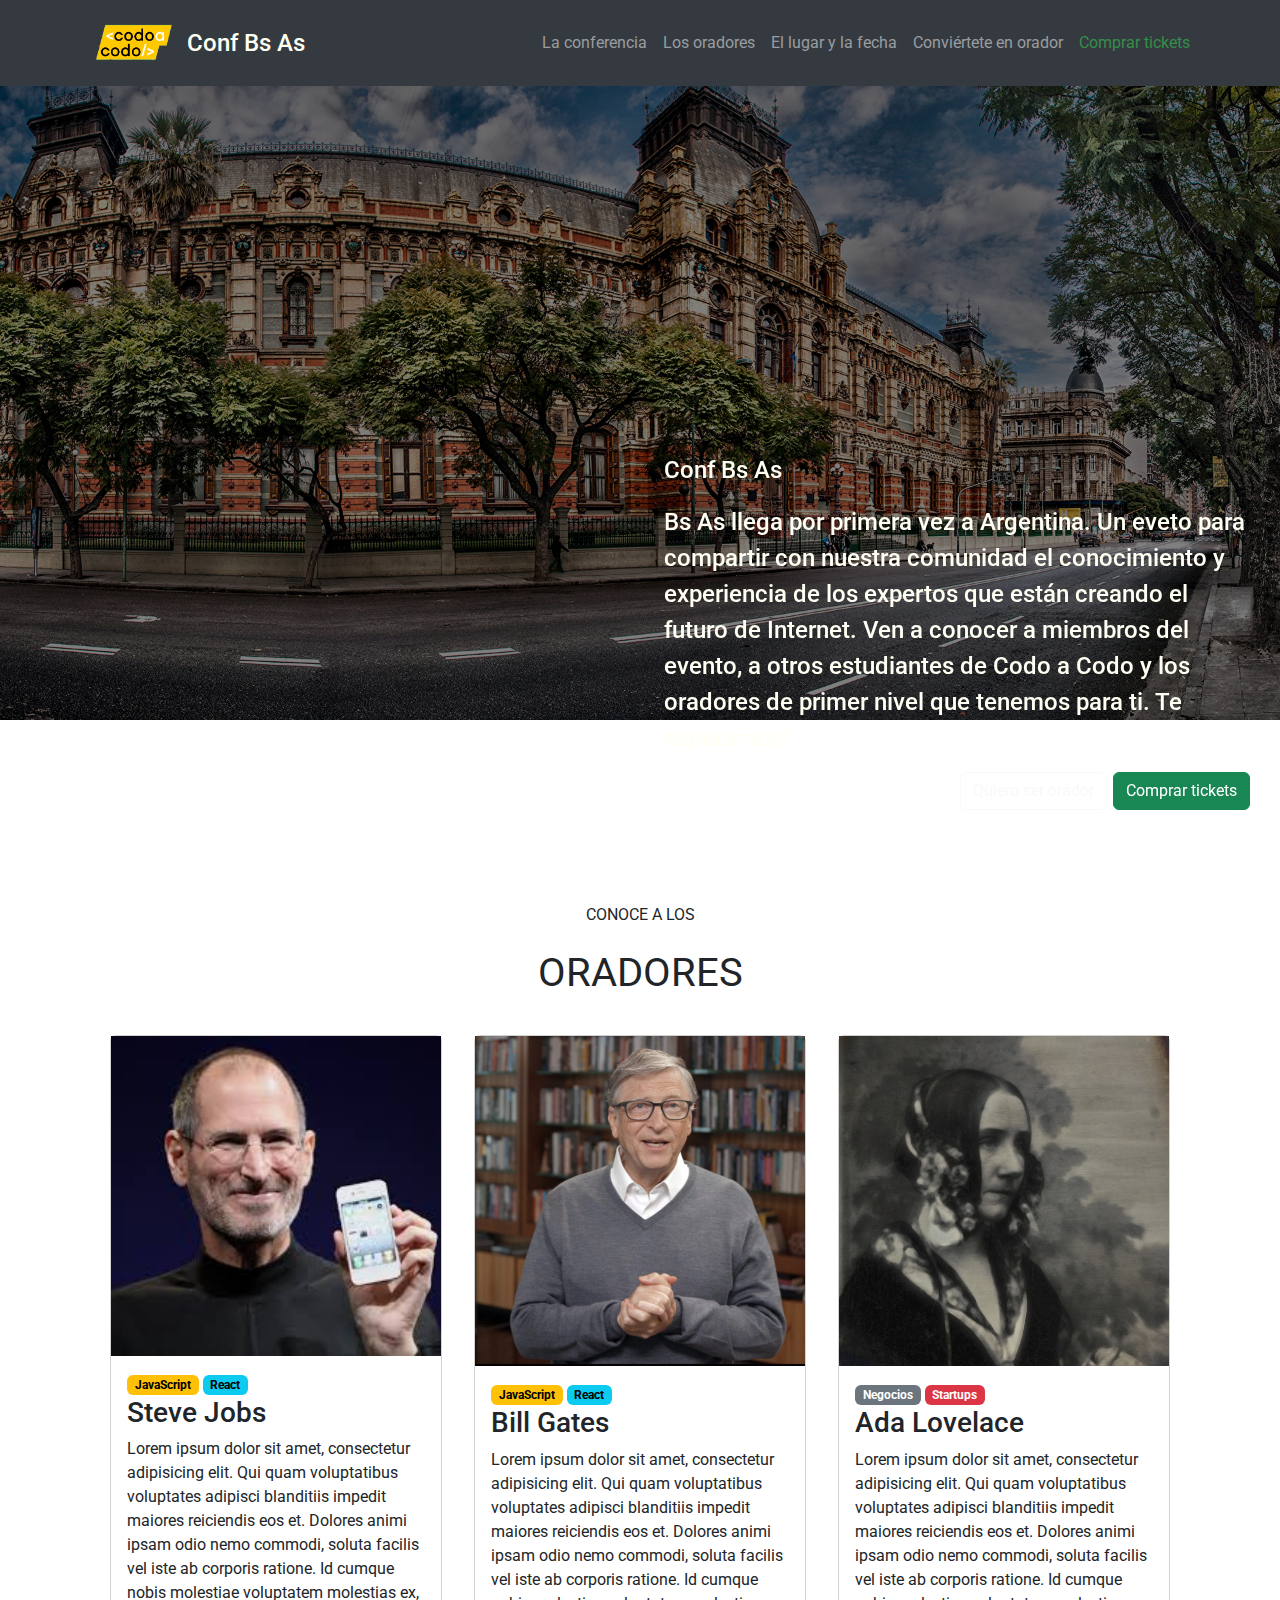
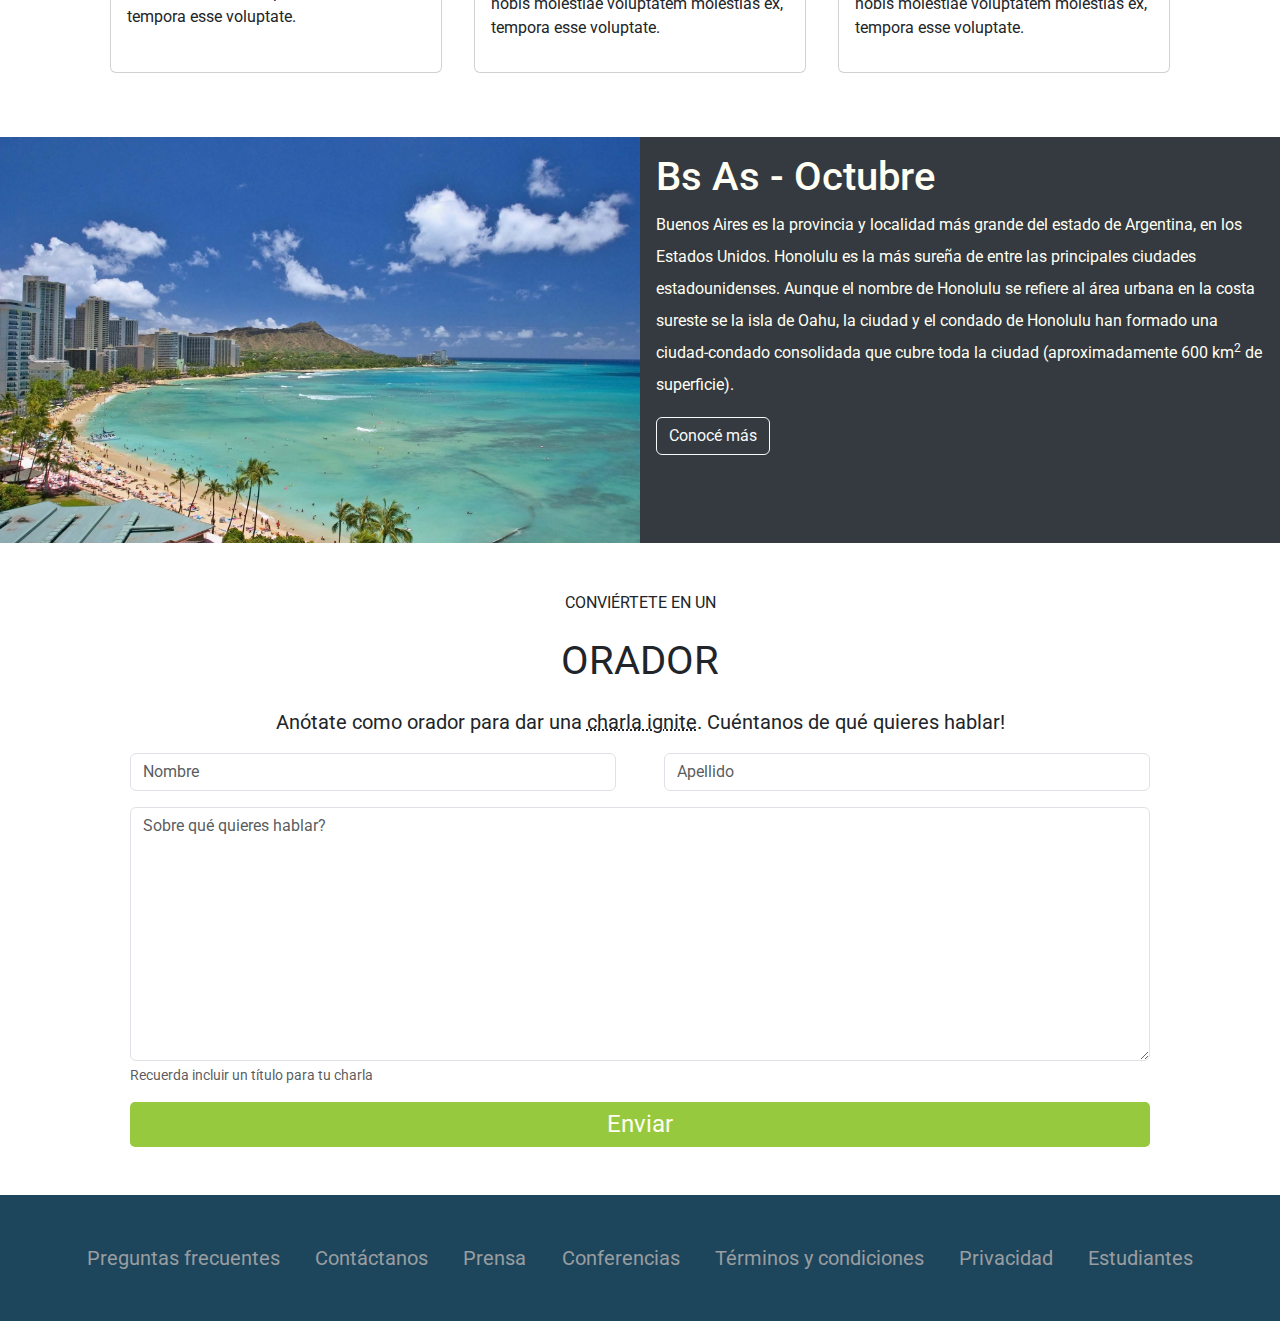
==== commit 64238357: "Se agregó funcionalidad al botón comprar tickets" ====
--- a/index.html
+++ b/index.html
@@ -31,16 +31,16 @@
               <a class="texto-gris" href="#">La conferencia</a>
             </li>
             <li class="nav-item">
-              <a class="texto-gris" href="#">Los oradores</a>
+              <a class="texto-gris" href="#oradores">Los oradores</a>
             </li>
             <li class="nav-item">
-              <a class="texto-gris" href="#">El lugar y la fecha</a>
+              <a class="texto-gris" href="#lugar">El lugar y la fecha</a>
             </li>
             <li class="nav-item">
-              <a class="texto-gris" href="#">Conviértete en orador</a>
+              <a class="texto-gris" href="#formulario">Conviértete en orador</a>
             </li>
             <li class="nav-item">
-              <a class="texto-gris texto-verde" href="#">Comprar tickets</a>
+              <a class="texto-gris texto-verde" href="final_front_2021.jpg" target="_blank">Comprar tickets</a>
             </li>
           </ul>
         </div>
@@ -74,10 +74,11 @@
   </div>
 
   <!-- Sección oradores -->
+  <a name="oradores"></a>
   <article class="container my-5">
     <p class="text-center">CONOCE A LOS</p>
     <p class="text-center fs-1">ORADORES</p>
-    <div class="container d-flex justify-content-between">
+    <div class="container d-flex flex-column flex-lg-row justify-content-lg-between">
       <div class="card m-3">
         <img src="./images/steve.jpg" alt="Steve Jobs">
         <div class="card-body">
@@ -123,11 +124,12 @@
     </div>
   </article>
 
-  <!-- Imágen y mensaje -->
+  <!-- Lufar y fecha -->
+  <a name="lugar"></a>
   <article class="container-fluid">
     <section class="row">
-      <img src="./images/honolulu.jpg" alt="imagen playa" class="col-6 p-0">
-      <div class="col-6 fondo-gris texto-blanco p-3">
+      <img src="./images/honolulu.jpg" alt="imagen playa" class="col-12 col-md-6 p-0">
+      <div class="col-12 col-md-6 fondo-gris texto-blanco p-3">
         <h2 class="fs-1">Bs As - Octubre</h2>
         <p class="fs-6 lh-lg">Buenos Aires es la provincia y localidad más grande del estado de Argentina, en los
           Estados Unidos. Honolulu es
@@ -142,15 +144,16 @@
   </article>
 
   <!-- Formulario -->
+  <a name="formulario"></a>
   <div class="contact_form container my-5">
     <p class="text-center">CONVIÉRTETE EN UN</p>
     <p class="text-center fs-1">ORADOR</p>
     <p class="text-center fs-5">Anótate como orador para dar una <span class="subrayado-punteado">charla ignite</span>.
       Cuéntanos de qué quieres hablar!</p>
     <form>
-      <div class="row mx-5 my-3">
-        <input type="text" name="name" placeholder="Nombre" class="form-control col me-5">
-        <input type="text" name="surname" placeholder="Apellido" class="form-control col">
+      <div class="row mx-5">
+        <input type="text" name="name" placeholder="Nombre" class="form-control col-12 col-md me-5 mb-3">
+        <input type="text" name="surname" placeholder="Apellido" class="form-control col-12 col-md mb-3">
       </div>
       <div class="row mx-5">
         <textarea name="comment" cols="30" rows="10" placeholder="Sobre qué quieres hablar?"
@@ -167,14 +170,15 @@
 
   <!-- Footer -->
   <footer class="container-fluid fondo-azul py-5">
-    <ul class="px-5 d-flex justify-content-evenly texto-blanco fs-5">
-      <li class="nav-item">Preguntas frecuentes</li>
-      <li class="nav-item">Contáctanos</li>
-      <li class="nav-item">Prensa</li>
-      <li class="nav-item">conferencias</li>
-      <li class="nav-item">Términos y condiciones</li>
-      <li class="nav-item">Privacidad</li>
-      <li class="nav-item">Estudiantes</li>
+    <ul
+      class="p-0 m-0 px-xl-5 d-flex flex-column align-items-center flex-xl-row justify-content-between justify-content-xl-evenly texto-blanco fs-5">
+      <li class="nav-item pb-3 pb-xl-0"><a class="texto-gris" href="#">Preguntas frecuentes</a></li>
+      <li class="nav-item pb-3 pb-xl-0"><a class="texto-gris" href="#">Contáctanos</a></li>
+      <li class="nav-item pb-3 pb-xl-0"><a class="texto-gris" href="#">Prensa</a></li>
+      <li class="nav-item pb-3 pb-xl-0"><a class="texto-gris" href="#">Conferencias</a></li>
+      <li class="nav-item pb-3 pb-xl-0"><a class="texto-gris" href="#">Términos y condiciones</a></li>
+      <li class="nav-item pb-3 pb-xl-0"><a class="texto-gris" href="#">Privacidad</a></li>
+      <li class="nav-item"><a class="texto-gris" href="#">Estudiantes</a></li>
     </ul>
   </footer>
   <script src="./bootstrap.bundle.min.js"></script>
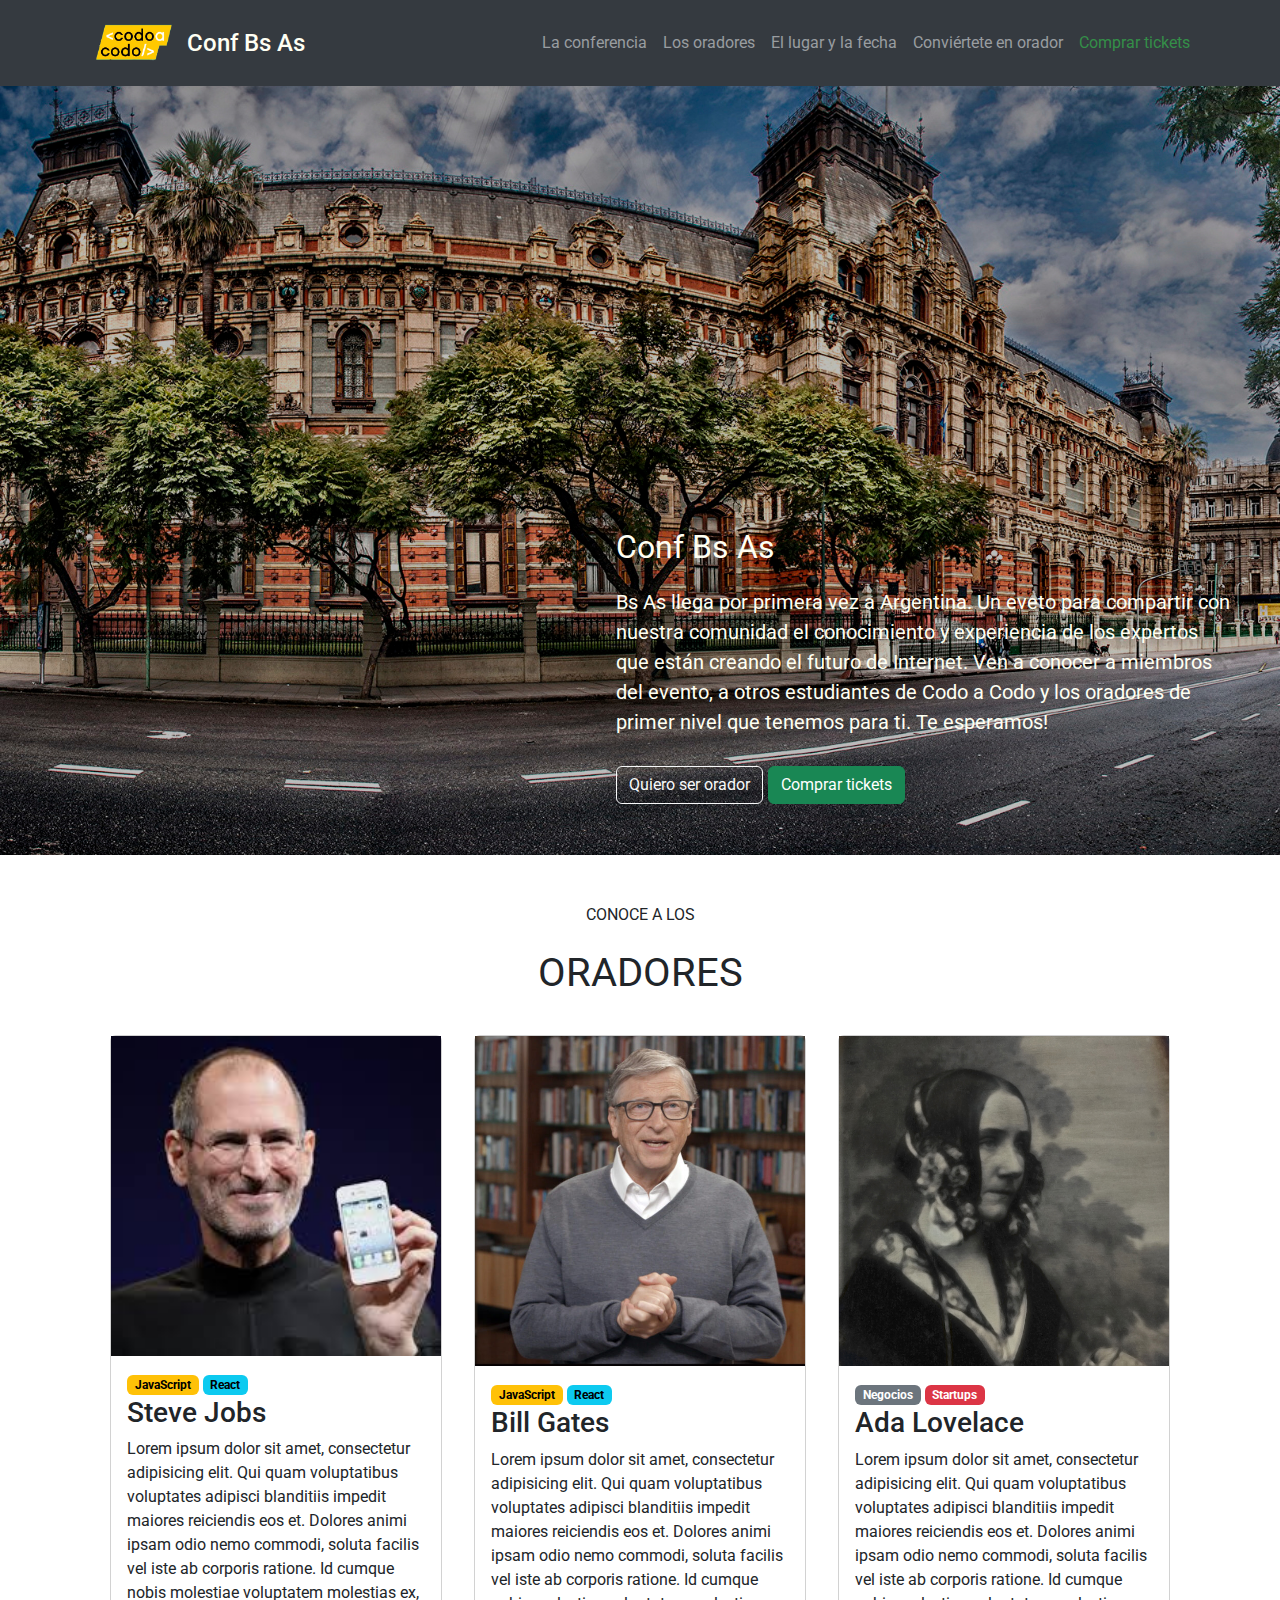
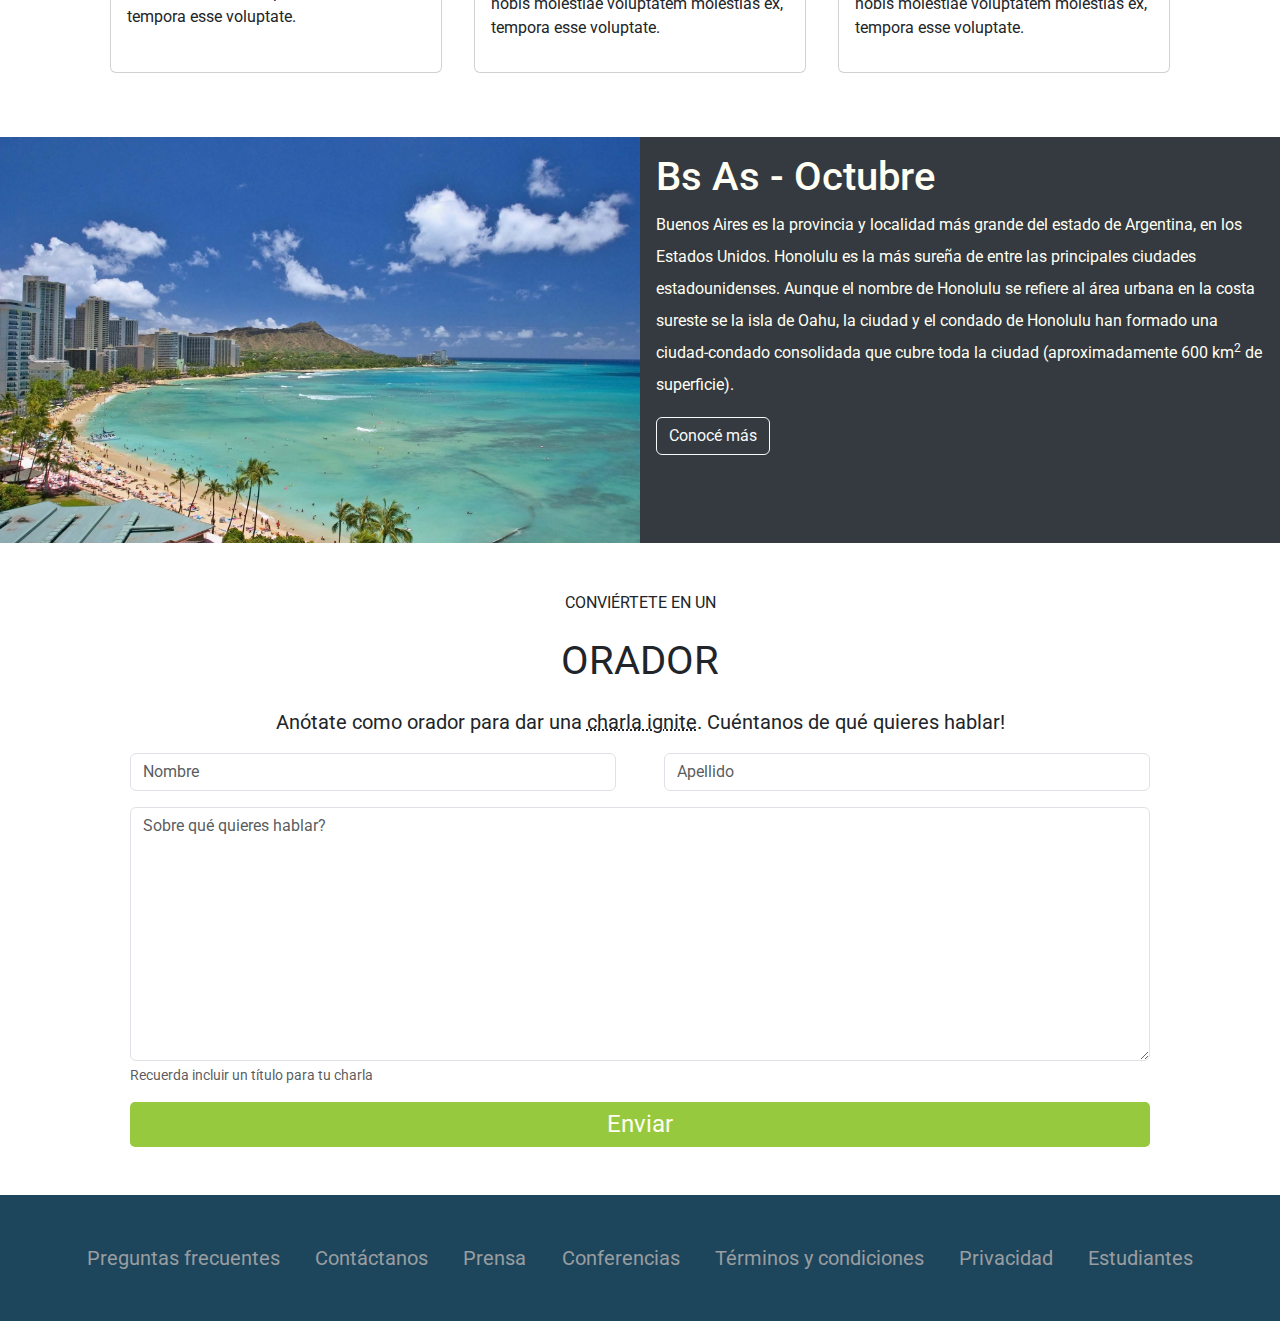
==== commit 297c35b5: "Se mejoro diseño responsive" ====
--- a/index.html
+++ b/index.html
@@ -49,9 +49,21 @@
   </header>
 
   <!-- Carrusel de imágenes -->
-  <div id="carouselExampleSlidesOnly" class="carousel slide" data-bs-ride="carousel">
+  <div class="pe-5 d-flex d-xxl-none align-items-end justify-content-end texto-blanco texto-responsive">
+    <div class="w-50 fs-5">
+      <p class="fs-2">Conf Bs As</p>
+      <p>Bs As llega por primera vez a Argentina. Un eveto para compartir con nuestra comunidad el conocimiento y
+        experiencia de los expertos que están creando el futuro de Internet. Ven a conocer a miembros del evento, a
+        otros estudiantes de Codo a Codo y los oradores de primer nivel que tenemos para ti. Te esperamos!</p>
+      <div class="botones position-relative translate-middle start-50 mt-5">
+        <button class="btn btn-outline-light my-3">Quiero ser orador</button>
+        <button class="btn btn-success">Comprar tickets</button>
+      </div>
+    </div>
+  </div>
+  <div id="carouselExampleSlidesOnly" class="carousel slide d-none d-xxl-block" data-bs-ride="carousel">
     <div class="carousel-inner contenedor-carousel">
-      <div class="texto-blanco position-absolute z-1 top-50 start-50 fw-medium fs-4 p-4">
+      <div class="d-none d-xxl-block texto-blanco position-absolute z-1 top-50 start-50 fw-medium fs-4 p-4">
         <p>Conf Bs As</p>
         <p>Bs As llega por primera vez a Argentina. Un eveto para compartir con nuestra comunidad el conocimiento y
           experiencia de los expertos que están creando el futuro de Internet. Ven a conocer a miembros del evento, a
--- a/style.css
+++ b/style.css
@@ -74,4 +74,12 @@
 
 .boton-enviar:hover {
     background-color: var(--color-green);
+}
+
+@media screen and (max-width: 1399px) {
+    .texto-responsive {
+        background-image: url(images/ba1_opaca.jpg);
+        height: 95vh;
+        background-size: cover;
+    }
 }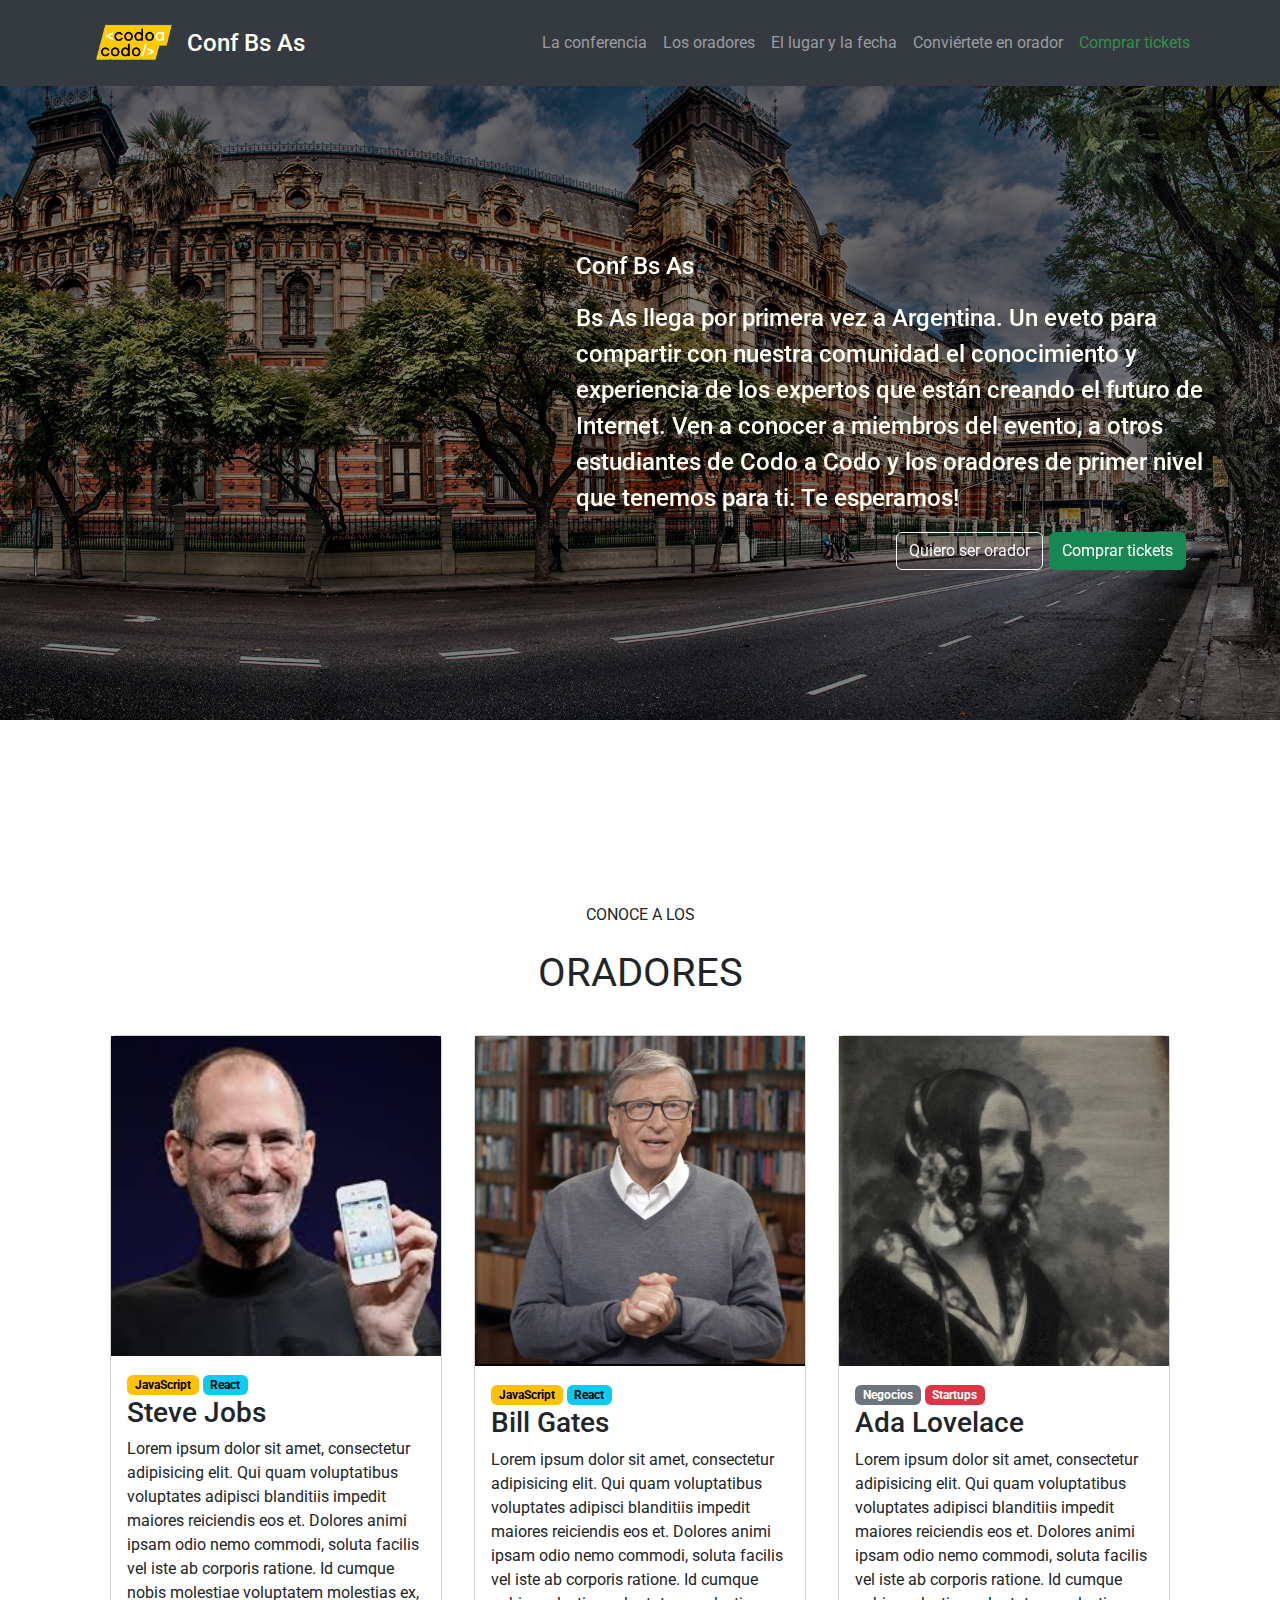
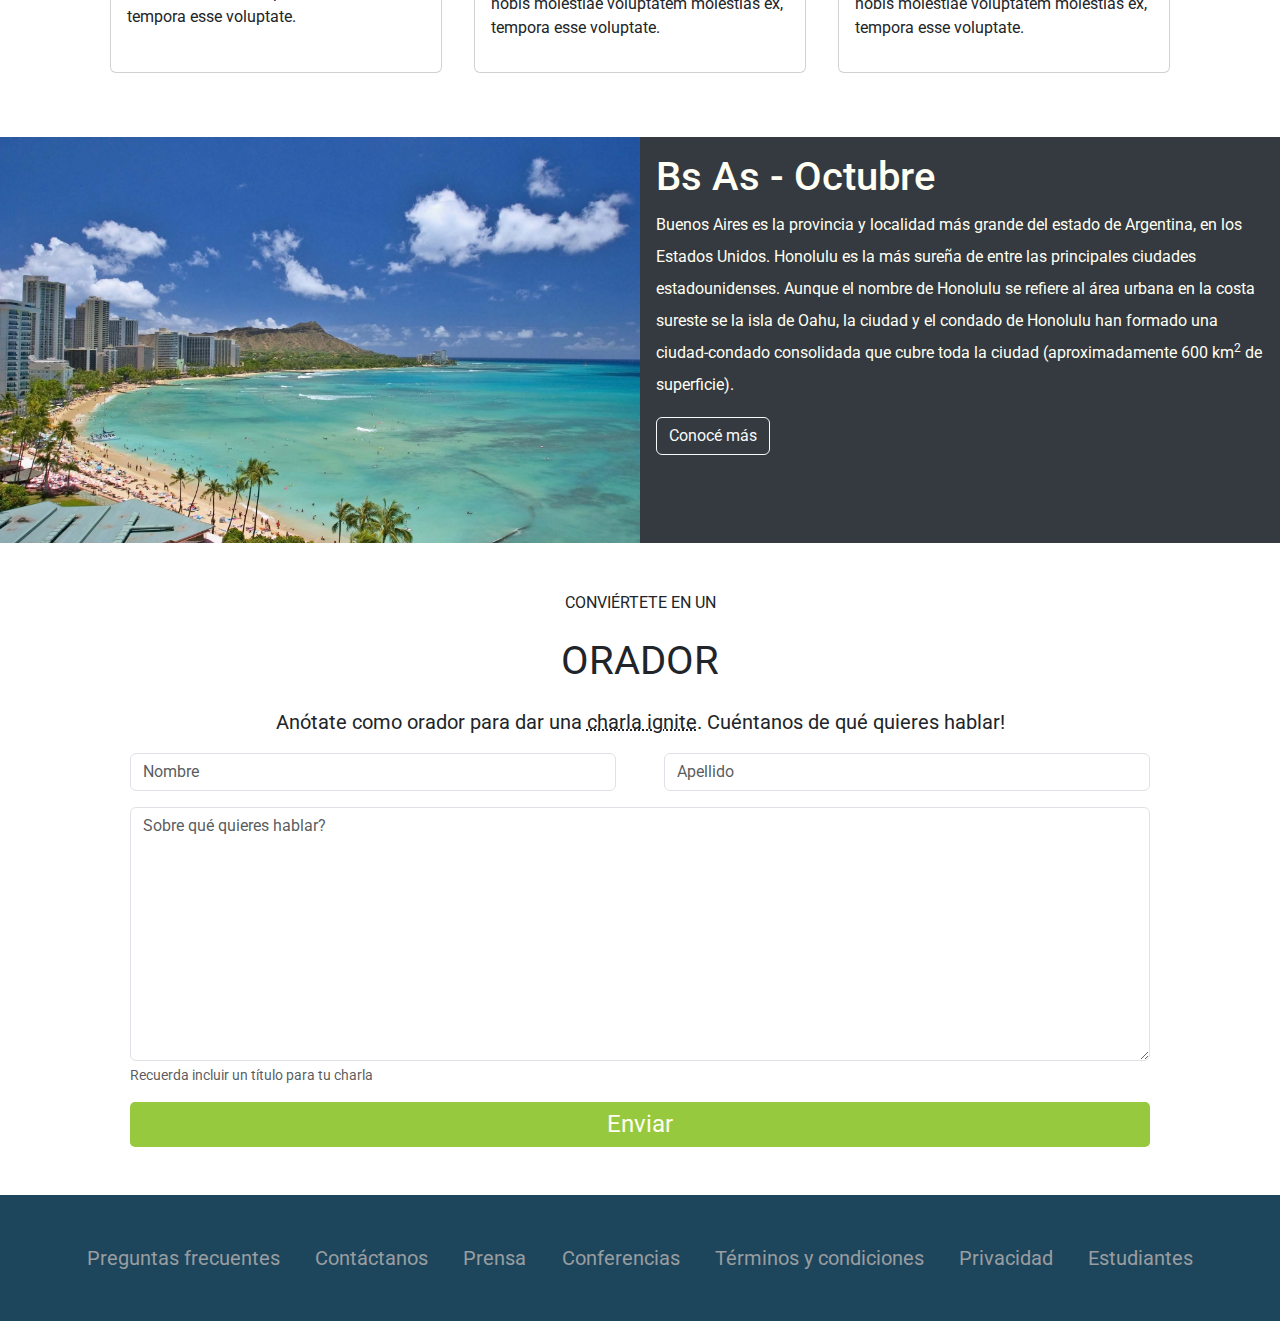
==== commit 1bff97f8: "Se arreglaron errores en pantallas pequeñas" ====
--- a/index.html
+++ b/index.html
@@ -49,21 +49,21 @@
   </header>
 
   <!-- Carrusel de imágenes -->
-  <div class="pe-5 d-flex d-xxl-none align-items-end justify-content-end texto-blanco texto-responsive">
-    <div class="w-50 fs-5">
+  <div class="px-5 d-flex d-xl-none align-items-md-center justify-content-md-end texto-blanco texto-responsive">
+    <div class="mt-5 py-5 w-100 fs-5">
       <p class="fs-2">Conf Bs As</p>
       <p>Bs As llega por primera vez a Argentina. Un eveto para compartir con nuestra comunidad el conocimiento y
         experiencia de los expertos que están creando el futuro de Internet. Ven a conocer a miembros del evento, a
         otros estudiantes de Codo a Codo y los oradores de primer nivel que tenemos para ti. Te esperamos!</p>
-      <div class="botones position-relative translate-middle start-50 mt-5">
+      <div class="botones mt-md-5">
         <button class="btn btn-outline-light my-3">Quiero ser orador</button>
         <button class="btn btn-success">Comprar tickets</button>
       </div>
     </div>
   </div>
-  <div id="carouselExampleSlidesOnly" class="carousel slide d-none d-xxl-block" data-bs-ride="carousel">
-    <div class="carousel-inner contenedor-carousel">
-      <div class="d-none d-xxl-block texto-blanco position-absolute z-1 top-50 start-50 fw-medium fs-4 p-4">
+  <div id="carouselExampleSlidesOnly" class="carousel slide d-none d-xl-block" data-bs-ride="carousel">
+    <div class="carousel-inner">
+      <div class="d-none d-xl-block texto-blanco texto-carousel fw-medium fs-4 margin-carousel">
         <p>Conf Bs As</p>
         <p>Bs As llega por primera vez a Argentina. Un eveto para compartir con nuestra comunidad el conocimiento y
           experiencia de los expertos que están creando el futuro de Internet. Ven a conocer a miembros del evento, a
--- a/style.css
+++ b/style.css
@@ -53,7 +53,15 @@
     background-color: var(--color-blue);
 }
 
-.contenedor-carousel .contenedor-carousel-img {
+.texto-carousel {
+    position: absolute;
+    top: 60%;
+    left: 50%;
+    z-index: 1;
+    padding: 0 5%;
+}
+
+.contenedor-carousel-img {
     filter: brightness(0.5);
     height: 95vh;
 }
@@ -72,14 +80,25 @@
     transition: all .2s;
 }
 
+.margin-carousel {
+    margin-top: -20vh;
+}
+
 .boton-enviar:hover {
     background-color: var(--color-green);
 }
 
-@media screen and (max-width: 1399px) {
+@media screen and (max-width: 1199px) {
     .texto-responsive {
         background-image: url(images/ba1_opaca.jpg);
         height: 95vh;
         background-size: cover;
     }
+}
+
+@media screen and (max-width: 1299px) {
+    .texto-carousel {
+        top: 50%;
+        left: 40%;
+    }
 }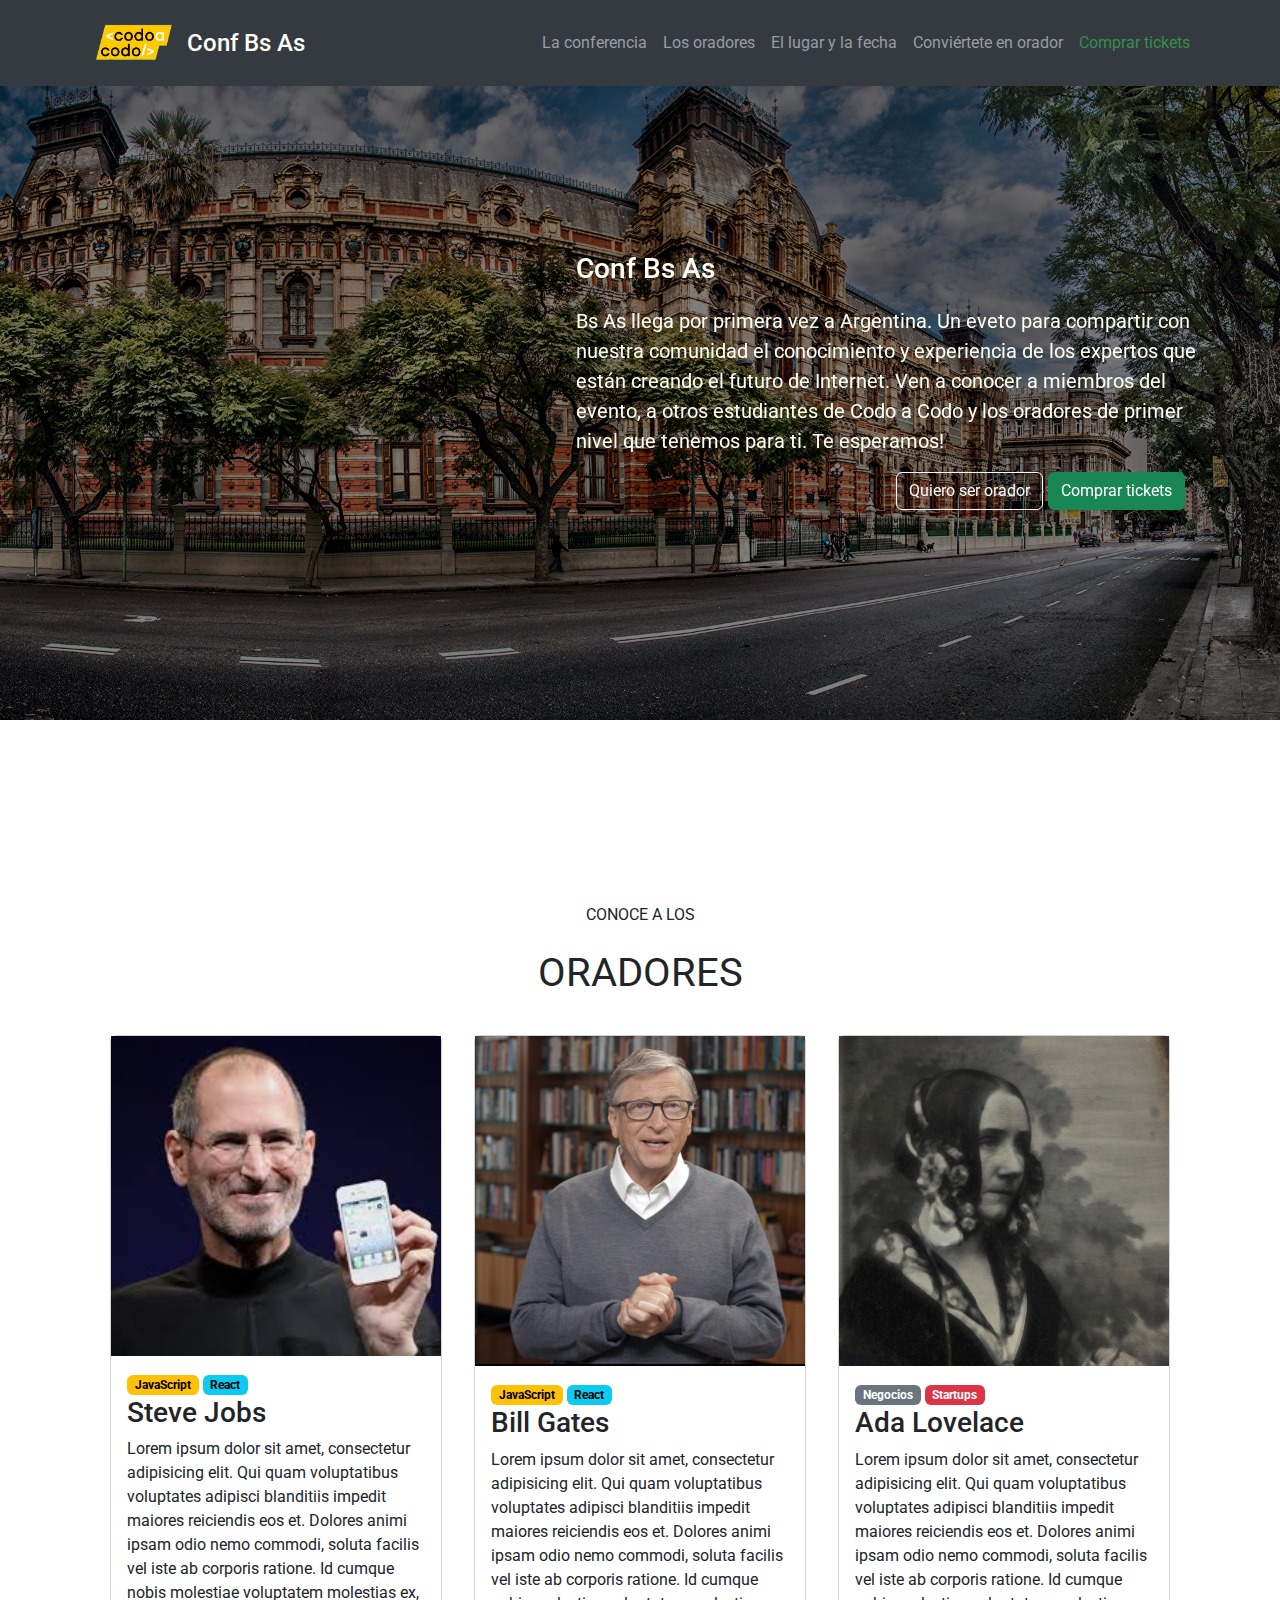
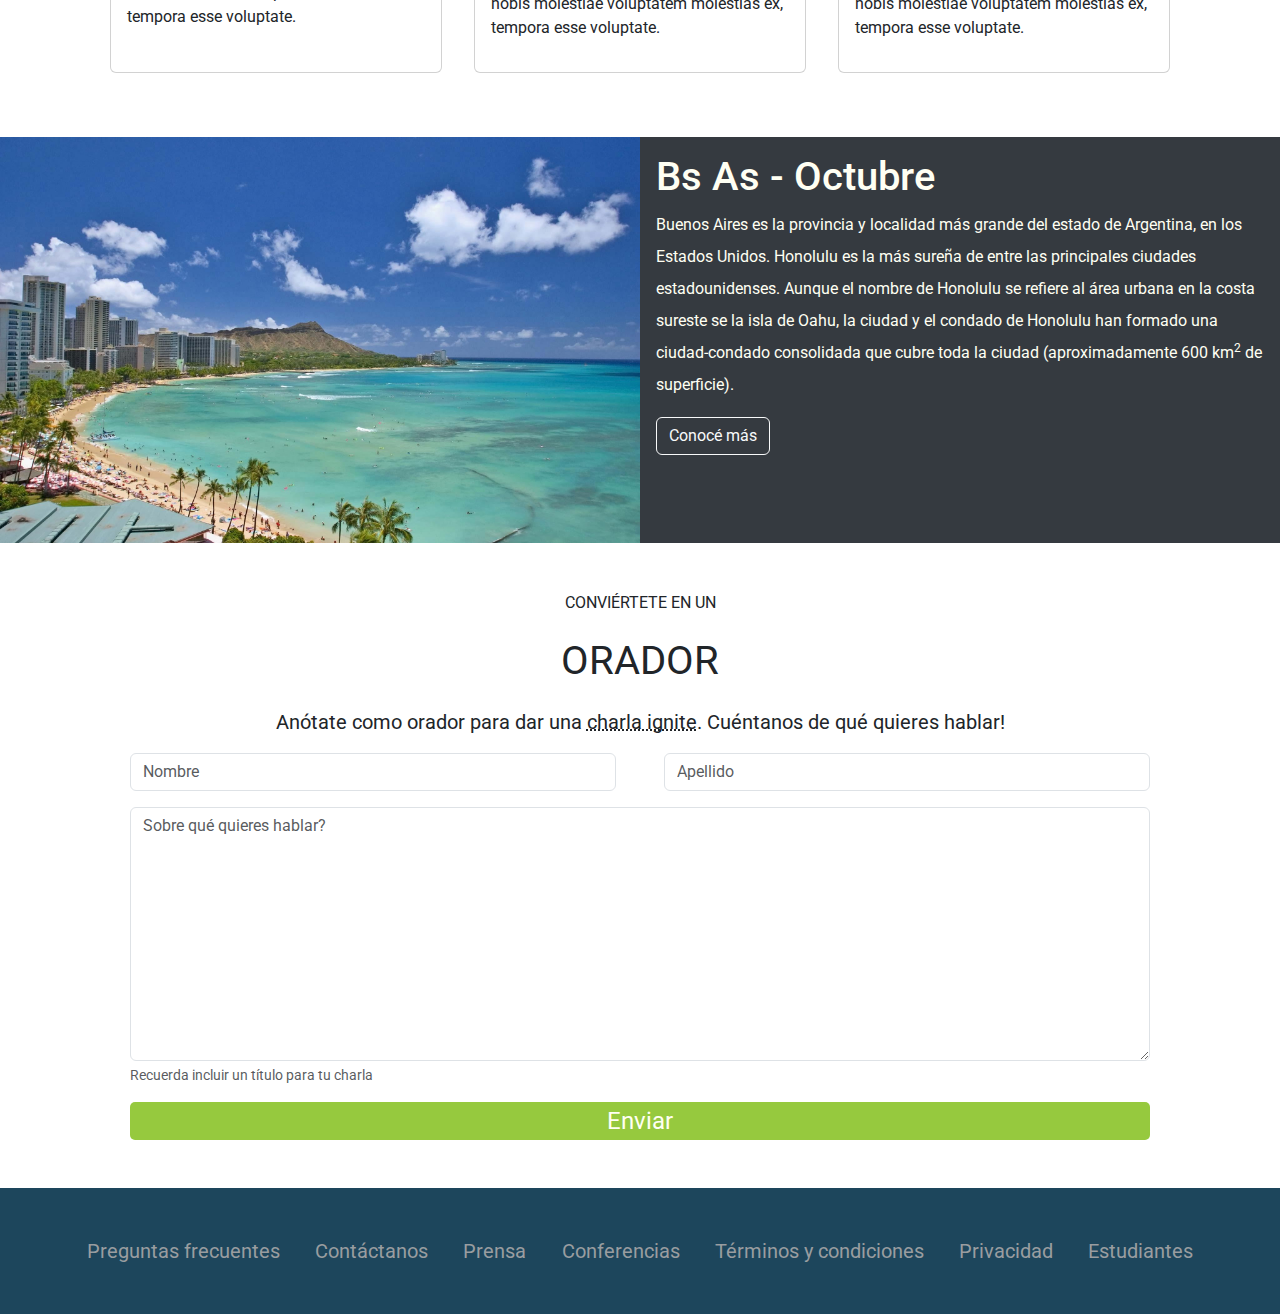
==== commit 1ff48743: "Se reorganizó el contenido del repositorio" ====
--- a/index.html
+++ b/index.html
@@ -8,8 +8,8 @@
   <title>Conferencia Bs As</title>
   <link rel="shortcut icon" href="./images/codoacodo.png" type="image/x-icon">
   <!-- CSS -->
-  <link rel="stylesheet" href="style.css">
-  <link rel="stylesheet" href="bootstrap.min.css">
+  <link rel="stylesheet" href="./css/style.css">
+  <link rel="stylesheet" href="./css/bootstrap.min.css">
 </head>
 
 <body>
@@ -49,8 +49,9 @@
   </header>
 
   <!-- Carrusel de imágenes -->
-  <div class="px-5 d-flex d-xl-none align-items-md-center justify-content-md-end texto-blanco texto-responsive">
-    <div class="mt-5 py-5 w-100 fs-5">
+  <div class="oscurecer"></div>
+  <div class="px-5 d-flex d-xl-none align-items-md-center justify-content-md-end texto-blanco texto-responsive overflow-x-auto">
+    <div class="mt-5 py-5 w-100 fs-5 z-1">
       <p class="fs-2">Conf Bs As</p>
       <p>Bs As llega por primera vez a Argentina. Un eveto para compartir con nuestra comunidad el conocimiento y
         experiencia de los expertos que están creando el futuro de Internet. Ven a conocer a miembros del evento, a
@@ -63,8 +64,8 @@
   </div>
   <div id="carouselExampleSlidesOnly" class="carousel slide d-none d-xl-block" data-bs-ride="carousel">
     <div class="carousel-inner">
-      <div class="d-none d-xl-block texto-blanco texto-carousel fw-medium fs-4 margin-carousel">
-        <p>Conf Bs As</p>
+      <div class="d-none d-xl-block texto-blanco texto-carousel fs-5 margin-carousel">
+        <p class="fs-3 fw-medium">Conf Bs As</p>
         <p>Bs As llega por primera vez a Argentina. Un eveto para compartir con nuestra comunidad el conocimiento y
           experiencia de los expertos que están creando el futuro de Internet. Ven a conocer a miembros del evento, a
           otros estudiantes de Codo a Codo y los oradores de primer nivel que tenemos para ti. Te esperamos!</p>
@@ -160,7 +161,7 @@
   <div class="contact_form container my-5">
     <p class="text-center">CONVIÉRTETE EN UN</p>
     <p class="text-center fs-1">ORADOR</p>
-    <p class="text-center fs-5">Anótate como orador para dar una <span class="subrayado-punteado">charla ignite</span>.
+    <p class="text-center fs-5">Anótate como orador para dar una <span><abbr title="El formato Ignite consiste en una presentación de la idea central de un proyecto o visión en cinco minutos.">charla ignite</abbr></span>.
       Cuéntanos de qué quieres hablar!</p>
     <form>
       <div class="row mx-5">
@@ -193,7 +194,7 @@
       <li class="nav-item"><a class="texto-gris" href="#">Estudiantes</a></li>
     </ul>
   </footer>
-  <script src="./bootstrap.bundle.min.js"></script>
+  <script src="./js/bootstrap.bundle.min.js"></script>
 </body>
 
 </html>--- a/css/style.css
+++ b/css/style.css
@@ -0,0 +1,108 @@
+@import url('https://fonts.googleapis.com/css2?family=Roboto:wght@100;300;400;500;700;900&display=swap');
+
+:root {
+    --color-green: #29A744;
+    --color-light-green: #96C93E;
+    --color-dark--green: #348E48;
+    --color-grey: #353A40;
+    --color-light-grey: #999DA0;
+    --color-blue: #1D465C;
+    --color-white: #FFFFF3;
+    --color-yellow: #FEC106;
+    --color-cyan: #17A2B9;
+    --color-red: #DC3546;
+}
+
+* {
+    font-family: 'Roboto', sans-serif !important;
+    box-sizing: border-box;
+}
+
+li {
+    list-style-type: none;
+}
+
+.texto-blanco {
+    color: var(--color-white);
+}
+
+.texto-gris {
+    color: var(--color-light-grey);
+    text-decoration: none;
+    padding: 8px;
+    transition: all .2s;
+}
+
+.texto-gris:hover {
+    color: var(--color-white);
+}
+
+.texto-verde {
+    color: var(--color-dark--green);
+}
+
+.texto-verde:hover {
+    color: var(--color-green);
+}
+
+.fondo-gris {
+    background-color: var(--color-grey);
+}
+
+.fondo-azul {
+    background-color: var(--color-blue);
+}
+
+.texto-carousel {
+    position: absolute;
+    top: 65%;
+    left: 50%;
+    z-index: 1;
+    padding: 0 5%;
+}
+
+.contenedor-carousel-img {
+    filter: brightness(0.5);
+    height: 95vh;
+}
+
+.boton-enviar {
+    width: 100%;
+    height: 30%;
+    background-color: var(--color-light-green);
+    border-radius: 5px;
+    border: none;
+    transition: all .2s;
+}
+
+.margin-carousel {
+    margin-top: -20vh;
+}
+
+.boton-enviar:hover {
+    background-color: var(--color-green);
+}
+
+@media screen and (max-width: 1199px) {
+    .texto-responsive {
+        background-image: url(../images/ba1.jpg);
+        height: 95vh;
+        background-size: cover;
+    }
+
+    .oscurecer {
+        position: absolute;
+        height: 95vh;
+        width: 100vw;
+        background-color: rgba(0, 0, 0, 0.5);
+        z-index: 0;
+        margin: 0;
+    }
+}
+
+@media screen and (max-width: 1299px) {
+    .texto-carousel {
+        top: 50%;
+        left: 40%;
+    }
+}